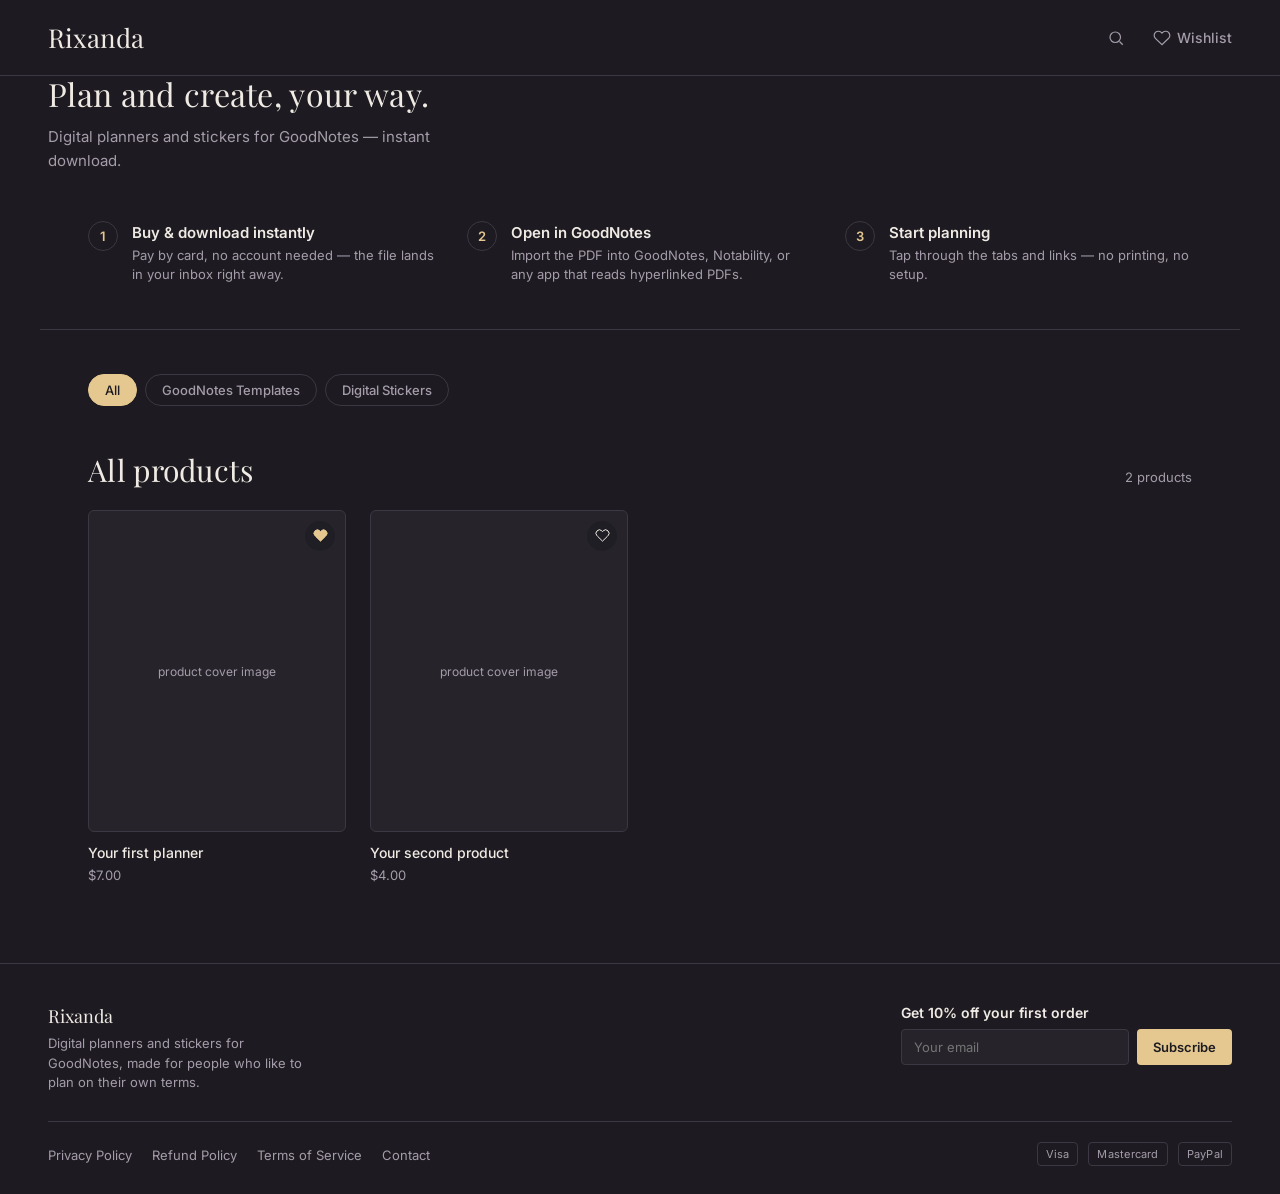
==== index.html @ 5ed27cd1 "Add files via upload" ====
<!DOCTYPE html>
<html lang="en">
<head>
<meta charset="UTF-8">
<meta name="viewport" content="width=device-width, initial-scale=1.0">
<title>Rixanda — Digital planners & stickers</title>
<link rel="preconnect" href="https://fonts.googleapis.com">
<link href="https://fonts.googleapis.com/css2?family=Playfair+Display:ital,wght@0,500;0,700;1,500;1,600&family=Inter:wght@400;500;600;700&display=swap" rel="stylesheet">
<link rel="stylesheet" href="style.css">
</head>
<body>


<nav>
  <a href="index.html" style="text-decoration:none;"><div class="logo">Rixanda</div></a>
  <div class="nav-right">
    <button class="icon-link">
      <svg viewBox="0 0 24 24"><circle cx="11" cy="11" r="7"/><path d="m21 21-4.3-4.3"/></svg>
    </button>
    <a class="icon-link text-hide-mobile" href="wishlist.html">
      <svg viewBox="0 0 24 24"><path d="M20.8 4.6a5.5 5.5 0 0 0-7.8 0L12 5.6l-1-1a5.5 5.5 0 0 0-7.8 7.8l1 1L12 21l7.8-7.6 1-1a5.5 5.5 0 0 0 0-7.8z"/></svg>
      <span>Wishlist</span>
    </a>
    <button class="hamburger" onclick="document.getElementById('mmenu').classList.toggle('open')">
      <svg viewBox="0 0 24 24"><path d="M4 7h16M4 12h16M4 17h16"/></svg>
    </button>
  </div>
  <div class="mobile-menu" id="mmenu">
    <a href="#">All</a>
    <a href="#">Digital Planners</a>
    <a href="#">Digital Stickers</a>
    <a href="wishlist.html">Wishlist</a>
  </div>
</nav>

<section class="hero">
  <div class="hero-inner">
    <h1 class="display">Plan and create, your way.</h1>
    <p>Digital planners and stickers for GoodNotes — instant download.</p>
  </div>
</section>

<div class="how">
  <div class="how-step">
    <div class="how-num">1</div>
    <div>
      <h4>Buy & download instantly</h4>
      <p>Pay by card, no account needed — the file lands in your inbox right away.</p>
    </div>
  </div>
  <div class="how-step">
    <div class="how-num">2</div>
    <div>
      <h4>Open in GoodNotes</h4>
      <p>Import the PDF into GoodNotes, Notability, or any app that reads hyperlinked PDFs.</p>
    </div>
  </div>
  <div class="how-step">
    <div class="how-num">3</div>
    <div>
      <h4>Start planning</h4>
      <p>Tap through the tabs and links — no printing, no setup.</p>
    </div>
  </div>
</div>

<div class="cat-bar cat-bar-inline">
  <a class="cat-pill active" href="index.html">All</a>
  <a class="cat-pill" href="#">GoodNotes Templates</a>
  <a class="cat-pill" href="#">Digital Stickers</a>
</div>

<div class="section-heading">
  <h2 class="display">All products</h2>
  <span>2 products</span>
</div>

<div class="grid">
  <a class="product" href="#">
    <div class="product-thumb">
      <div class="thumb-fill">product cover image</div>
      <button class="wish-btn saved">
        <svg viewBox="0 0 24 24"><path d="M20.8 4.6a5.5 5.5 0 0 0-7.8 0L12 5.6l-1-1a5.5 5.5 0 0 0-7.8 7.8l1 1L12 21l7.8-7.6 1-1a5.5 5.5 0 0 0 0-7.8z"/></svg>
      </button>
    </div>
    <p class="product-name">Your first planner</p>
    <p class="product-price">$7.00</p>
  </a>
  <a class="product" href="#">
    <div class="product-thumb">
      <div class="thumb-fill">product cover image</div>
      <button class="wish-btn">
        <svg viewBox="0 0 24 24"><path d="M20.8 4.6a5.5 5.5 0 0 0-7.8 0L12 5.6l-1-1a5.5 5.5 0 0 0-7.8 7.8l1 1L12 21l7.8-7.6 1-1a5.5 5.5 0 0 0 0-7.8z"/></svg>
      </button>
    </div>
    <p class="product-name">Your second product</p>
    <p class="product-price">$4.00</p>
  </a>
</div>

<footer>
  <div class="footer-top">
    <div class="footer-brand">
      <div class="logo" style="font-size:18px;">Rixanda</div>
      <p>Digital planners and stickers for GoodNotes, made for people who like to plan on their own terms.</p>
    </div>
    <div class="newsletter">
      <h4>Get 10% off your first order</h4>
      <form onsubmit="return false;">
        <input type="email" placeholder="Your email">
        <button type="submit">Subscribe</button>
      </form>
    </div>
  </div>
  <div class="footer-bottom">
    <ul class="footer-links">
      <li><a href="legal.html">Privacy Policy</a></li>
      <li><a href="legal.html">Refund Policy</a></li>
      <li><a href="legal.html">Terms of Service</a></li>
      <li><a href="contact.html">Contact</a></li>
    </ul>
    <div class="payment-icons">
      <span class="pay-chip">Visa</span>
      <span class="pay-chip">Mastercard</span>
      <span class="pay-chip">PayPal</span>
    </div>
  </div>
</footer>


</body>
</html>
---- style.css ----
:root {
    --bg: #1d1b21;
    --panel: #26232b;
    --panel-2: #302c36;
    --border: #3c3742;
    --text: #efeae3;
    --text-soft: #a49caa;
    --accent: #cda86a;
    --accent-soft: #e4c88f;
  }
  * { box-sizing: border-box; }
  body {
    margin: 0;
    background: var(--bg);
    color: var(--text);
    font-family: 'Inter', sans-serif;
  }
  h1, h2, h3, .display {
    font-family: 'Playfair Display', serif;
    font-weight: 400;
    letter-spacing: 0.01em;
    -webkit-font-smoothing: antialiased;
    -moz-osx-font-smoothing: grayscale;
    text-rendering: optimizeLegibility;
  }

  /* ---- NAV ---- */
  nav {
    display: flex;
    align-items: center;
    justify-content: space-between;
    padding: 20px 48px;
    border-bottom: 1px solid var(--border);
    position: relative;
  }
  .logo { font-family: 'Playfair Display', serif; font-weight: 400; font-size: 26px; color: var(--text); -webkit-font-smoothing: antialiased; -moz-osx-font-smoothing: grayscale; }
  .nav-right { display: flex; align-items: center; gap: 22px; }
  .icon-link {
    display: flex; align-items: center; gap: 6px;
    color: var(--text-soft); text-decoration: none;
    font-size: 14px; font-weight: 500;
    background: none; border: none; cursor: pointer; font-family: inherit;
  }
  .icon-link svg { width: 18px; height: 18px; stroke: var(--text-soft); fill: none; stroke-width: 1.6; }
  .icon-link:hover, .icon-link:hover svg { color: var(--text); stroke: var(--text); }
  .hamburger { display: none; }

  /* ---- CATEGORY BAR ---- */
  .cat-bar {
    display: flex; gap: 8px; padding: 18px 48px; flex-wrap: wrap;
    border-bottom: 1px solid var(--border);
  }
  .cat-bar-inline {
    max-width: 1200px; margin: 0 auto; padding: 44px 48px 0; border-bottom: none;
  }
  .cat-pill {
    padding: 7px 16px; border-radius: 20px; font-size: 13px; font-weight: 500;
    text-decoration: none; color: var(--text-soft); border: 1px solid var(--border); background: transparent;
  }
  .cat-pill.active { color: var(--bg); background: var(--accent-soft); border-color: var(--accent-soft); }
  .cat-pill.add { color: var(--text-soft); border-style: dashed; }

  /* ---- HERO ---- */
    .hero-inner { padding: 0 48px; max-width: 480px; }
  .hero-inner .display { font-size: 32px; line-height: 1.15; margin: 0 0 12px; color: var(--text); }
  .hero-inner p { color: var(--text-soft); font-size: 15px; line-height: 1.6; margin: 0; }

  /* ---- HOW IT WORKS ---- */
  .how {
    max-width: 1200px; margin: 0 auto;
    padding: 48px 48px 12px;
    display: grid;
    grid-template-columns: repeat(3, 1fr);
    gap: 32px;
    border-bottom: 1px solid var(--border);
    padding-bottom: 44px;
  }
  .how-step { display: flex; gap: 14px; }
  .how-num {
    flex-shrink: 0;
    width: 30px; height: 30px; border-radius: 50%;
    border: 1px solid var(--border);
    display: flex; align-items: center; justify-content: center;
    font-size: 13px; color: var(--accent-soft); font-weight: 600;
  }
  .how-step h4 { margin: 2px 0 4px; font-size: 15px; font-weight: 600; font-family: 'Inter', sans-serif; letter-spacing: 0; }
  .how-step p { margin: 0; font-size: 13px; color: var(--text-soft); line-height: 1.5; }

  /* ---- PRODUCT GRID ---- */
  .section-heading {
    padding: 44px 48px 20px; display: flex; align-items: baseline; justify-content: space-between;
    max-width: 1200px; margin: 0 auto;
  }
  .section-heading .display { font-size: 30px; margin: 0; }
  .section-heading span { font-size: 13px; color: var(--text-soft); }
  .grid {
    max-width: 1200px; margin: 0 auto; padding: 0 48px 80px;
    display: grid; grid-template-columns: repeat(4, 1fr); gap: 24px;
  }
  .product { text-decoration: none; color: inherit; display: block; }
  .product-thumb {
    position: relative; aspect-ratio: 4/5; border-radius: 6px; margin-bottom: 12px;
    background: var(--panel); border: 1px solid var(--border); overflow: hidden;
  }
  .thumb-fill {
    position: absolute; inset: 0; display: flex; align-items: center; justify-content: center;
    color: var(--text-soft); font-size: 12px; text-align: center; padding: 12px;
  }
  .wish-btn {
    position: absolute; top: 10px; right: 10px; width: 30px; height: 30px; border-radius: 50%;
    background: rgba(29,27,33,0.55); border: none; display: flex; align-items: center; justify-content: center; cursor: pointer;
  }
  .wish-btn svg { width: 15px; height: 15px; stroke: var(--text); fill: none; stroke-width: 1.6; }
  .wish-btn.saved svg { fill: var(--accent-soft); stroke: var(--accent-soft); }
  .product-name { font-size: 14px; font-weight: 500; margin: 0 0 4px; line-height: 1.35; }
  .product-price { font-size: 13px; color: var(--text-soft); margin: 0; }
  .add-tile {
    aspect-ratio: 4/5; border-radius: 6px; border: 1px dashed var(--border);
    display: flex; flex-direction: column; align-items: center; justify-content: center;
    color: var(--text-soft); font-size: 13px; gap: 8px;
  }
  .add-tile svg { width: 22px; height: 22px; stroke: var(--text-soft); fill: none; stroke-width: 1.4; }

  /* ---- FOOTER ---- */
  footer { border-top: 1px solid var(--border); padding: 40px 48px 28px; }
  .footer-top {
    display: flex; justify-content: space-between; align-items: flex-start;
    flex-wrap: wrap; gap: 28px; padding-bottom: 28px; border-bottom: 1px solid var(--border); margin-bottom: 20px;
  }
  .footer-brand p { color: var(--text-soft); font-size: 13px; margin: 6px 0 0; max-width: 260px; line-height: 1.5; }
  .newsletter { min-width: 260px; }
  .newsletter h4 { margin: 0 0 8px; font-size: 14px; font-weight: 600; }
  .newsletter form { display: flex; gap: 8px; }
  .newsletter input {
    flex: 1; background: var(--panel); border: 1px solid var(--border); border-radius: 4px;
    padding: 9px 12px; color: var(--text); font-size: 13px; font-family: inherit;
  }
  .newsletter button {
    background: var(--accent-soft); color: var(--bg); border: none; border-radius: 4px;
    padding: 9px 16px; font-size: 13px; font-weight: 600; cursor: pointer; font-family: inherit;
  }
  .footer-bottom {
    display: flex; justify-content: space-between; align-items: center; flex-wrap: wrap; gap: 16px;
  }
  .footer-links { display: flex; gap: 20px; list-style: none; padding: 0; margin: 0; }
  .footer-links a { color: var(--text-soft); text-decoration: none; font-size: 13px; }
  .payment-icons { display: flex; gap: 10px; align-items: center; }
  .pay-chip {
    font-size: 11px; color: var(--text-soft); border: 1px solid var(--border);
    border-radius: 4px; padding: 4px 8px; letter-spacing: 0.02em;
  }

  /* ---- MOBILE MENU ---- */
  .mobile-menu {
    display: none;
    position: absolute; top: 100%; left: 0; right: 0;
    background: var(--panel); border-bottom: 1px solid var(--border);
    padding: 10px 20px 16px; flex-direction: column; gap: 4px; z-index: 20;
  }
  .mobile-menu a {
    color: var(--text); text-decoration: none; font-size: 15px; padding: 10px 4px;
    border-bottom: 1px solid var(--border);
  }
  .mobile-menu.open { display: flex; }

  @media (max-width: 900px) {
    .nav-right .icon-link.text-hide-mobile span { display: none; }
    nav { padding: 16px 20px; }
    .hamburger {
      display: flex; align-items: center; justify-content: center;
      width: 32px; height: 32px; background: none; border: none; cursor: pointer;
    }
    .hamburger svg { width: 22px; height: 22px; stroke: var(--text); fill: none; stroke-width: 1.8; }
    .cat-bar { padding: 14px 20px; }
    .hero-inner { padding: 0 20px; max-width: 100%; }
      .hero {
    position: relative; min-height: 280px;
    background-image:
      linear-gradient(90deg, rgba(29,27,33,0.94) 0%, rgba(29,27,33,0.6) 55%, rgba(29,27,33,0.2) 100%),
      url('assets/hero.jpg');
    background-size: cover; background-position: center 40%;
    display: flex; align-items: center;
  }

/* ---- product page specific ---- */

  :root {
    --bg: #1d1b21;
    --panel: #26232b;
    --panel-2: #302c36;
    --border: #3c3742;
    --text: #efeae3;
    --text-soft: #a49caa;
    --accent: #cda86a;
    --accent-soft: #e4c88f;
  }
  * { box-sizing: border-box; }
  body {
    margin: 0;
    background: var(--bg);
    color: var(--text);
    font-family: 'Inter', sans-serif;
  }
  h1, h2, h3, .display {
    font-family: 'Playfair Display', serif;
    font-weight: 400;
    letter-spacing: 0.01em;
    -webkit-font-smoothing: antialiased;
    -moz-osx-font-smoothing: grayscale;
    text-rendering: optimizeLegibility;
  }

  /* ---- NAV ---- */
  nav {
    display: flex;
    align-items: center;
    justify-content: space-between;
    padding: 20px 48px;
    border-bottom: 1px solid var(--border);
    position: relative;
  }
  .logo { font-family: 'Playfair Display', serif; font-weight: 400; font-size: 26px; color: var(--text); -webkit-font-smoothing: antialiased; -moz-osx-font-smoothing: grayscale; }
  .nav-right { display: flex; align-items: center; gap: 22px; }
  .icon-link {
    display: flex; align-items: center; gap: 6px;
    color: var(--text-soft); text-decoration: none;
    font-size: 14px; font-weight: 500;
    background: none; border: none; cursor: pointer; font-family: inherit;
  }
  .icon-link svg { width: 18px; height: 18px; stroke: var(--text-soft); fill: none; stroke-width: 1.6; }
  .icon-link:hover, .icon-link:hover svg { color: var(--text); stroke: var(--text); }
  .hamburger { display: none; }

  /* ---- CATEGORY BAR ---- */
  .cat-bar {
    display: flex; gap: 8px; padding: 18px 48px; flex-wrap: wrap;
    border-bottom: 1px solid var(--border);
  }
  .cat-bar-inline {
    max-width: 1200px; margin: 0 auto; padding: 44px 48px 0; border-bottom: none;
  }
  .cat-pill {
    padding: 7px 16px; border-radius: 20px; font-size: 13px; font-weight: 500;
    text-decoration: none; color: var(--text-soft); border: 1px solid var(--border); background: transparent;
  }
  .cat-pill.active { color: var(--bg); background: var(--accent-soft); border-color: var(--accent-soft); }
  .cat-pill.add { color: var(--text-soft); border-style: dashed; }

  /* ---- HERO ---- */
    .hero-inner { padding: 0 48px; max-width: 480px; }
  .hero-inner .display { font-size: 32px; line-height: 1.15; margin: 0 0 12px; color: var(--text); }
  .hero-inner p { color: var(--text-soft); font-size: 15px; line-height: 1.6; margin: 0; }

  /* ---- HOW IT WORKS ---- */
  .how {
    max-width: 1200px; margin: 0 auto;
    padding: 48px 48px 12px;
    display: grid;
    grid-template-columns: repeat(3, 1fr);
    gap: 32px;
    border-bottom: 1px solid var(--border);
    padding-bottom: 44px;
  }
  .how-step { display: flex; gap: 14px; }
  .how-num {
    flex-shrink: 0;
    width: 30px; height: 30px; border-radius: 50%;
    border: 1px solid var(--border);
    display: flex; align-items: center; justify-content: center;
    font-size: 13px; color: var(--accent-soft); font-weight: 600;
  }
  .how-step h4 { margin: 2px 0 4px; font-size: 15px; font-weight: 600; font-family: 'Inter', sans-serif; letter-spacing: 0; }
  .how-step p { margin: 0; font-size: 13px; color: var(--text-soft); line-height: 1.5; }

  /* ---- PRODUCT GRID ---- */
  .section-heading {
    padding: 44px 48px 20px; display: flex; align-items: baseline; justify-content: space-between;
    max-width: 1200px; margin: 0 auto;
  }
  .section-heading .display { font-size: 30px; margin: 0; }
  .section-heading span { font-size: 13px; color: var(--text-soft); }
  .grid {
    max-width: 1200px; margin: 0 auto; padding: 0 48px 80px;
    display: grid; grid-template-columns: repeat(4, 1fr); gap: 24px;
  }
  .product { text-decoration: none; color: inherit; display: block; }
  .product-thumb {
    position: relative; aspect-ratio: 4/5; border-radius: 6px; margin-bottom: 12px;
    background: var(--panel); border: 1px solid var(--border); overflow: hidden;
  }
  .thumb-fill {
    position: absolute; inset: 0; display: flex; align-items: center; justify-content: center;
    color: var(--text-soft); font-size: 12px; text-align: center; padding: 12px;
  }
  .wish-btn {
    position: absolute; top: 10px; right: 10px; width: 30px; height: 30px; border-radius: 50%;
    background: rgba(29,27,33,0.55); border: none; display: flex; align-items: center; justify-content: center; cursor: pointer;
  }
  .wish-btn svg { width: 15px; height: 15px; stroke: var(--text); fill: none; stroke-width: 1.6; }
  .wish-btn.saved svg { fill: var(--accent-soft); stroke: var(--accent-soft); }
  .product-name { font-size: 14px; font-weight: 500; margin: 0 0 4px; line-height: 1.35; }
  .product-price { font-size: 13px; color: var(--text-soft); margin: 0; }
  .add-tile {
    aspect-ratio: 4/5; border-radius: 6px; border: 1px dashed var(--border);
    display: flex; flex-direction: column; align-items: center; justify-content: center;
    color: var(--text-soft); font-size: 13px; gap: 8px;
  }
  .add-tile svg { width: 22px; height: 22px; stroke: var(--text-soft); fill: none; stroke-width: 1.4; }

  /* ---- FOOTER ---- */
  footer { border-top: 1px solid var(--border); padding: 40px 48px 28px; }
  .footer-top {
    display: flex; justify-content: space-between; align-items: flex-start;
    flex-wrap: wrap; gap: 28px; padding-bottom: 28px; border-bottom: 1px solid var(--border); margin-bottom: 20px;
  }
  .footer-brand p { color: var(--text-soft); font-size: 13px; margin: 6px 0 0; max-width: 260px; line-height: 1.5; }
  .newsletter { min-width: 260px; }
  .newsletter h4 { margin: 0 0 8px; font-size: 14px; font-weight: 600; }
  .newsletter form { display: flex; gap: 8px; }
  .newsletter input {
    flex: 1; background: var(--panel); border: 1px solid var(--border); border-radius: 4px;
    padding: 9px 12px; color: var(--text); font-size: 13px; font-family: inherit;
  }
  .newsletter button {
    background: var(--accent-soft); color: var(--bg); border: none; border-radius: 4px;
    padding: 9px 16px; font-size: 13px; font-weight: 600; cursor: pointer; font-family: inherit;
  }
  .footer-bottom {
    display: flex; justify-content: space-between; align-items: center; flex-wrap: wrap; gap: 16px;
  }
  .footer-links { display: flex; gap: 20px; list-style: none; padding: 0; margin: 0; }
  .footer-links a { color: var(--text-soft); text-decoration: none; font-size: 13px; }
  .payment-icons { display: flex; gap: 10px; align-items: center; }
  .pay-chip {
    font-size: 11px; color: var(--text-soft); border: 1px solid var(--border);
    border-radius: 4px; padding: 4px 8px; letter-spacing: 0.02em;
  }

  /* ---- MOBILE MENU ---- */
  .mobile-menu {
    display: none;
    position: absolute; top: 100%; left: 0; right: 0;
    background: var(--panel); border-bottom: 1px solid var(--border);
    padding: 10px 20px 16px; flex-direction: column; gap: 4px; z-index: 20;
  }
  .mobile-menu a {
    color: var(--text); text-decoration: none; font-size: 15px; padding: 10px 4px;
    border-bottom: 1px solid var(--border);
  }
  .mobile-menu.open { display: flex; }

  @media (max-width: 900px) {
    .nav-right .icon-link.text-hide-mobile span { display: none; }
    nav { padding: 16px 20px; }
    .hamburger {
      display: flex; align-items: center; justify-content: center;
      width: 32px; height: 32px; background: none; border: none; cursor: pointer;
    }
    .hamburger svg { width: 22px; height: 22px; stroke: var(--text); fill: none; stroke-width: 1.8; }
    .cat-bar { padding: 14px 20px; }
    .hero-inner { padding: 0 20px; max-width: 100%; }
    
  .breadcrumb {
    max-width: 1200px; margin: 0 auto; padding: 20px 48px 0;
    font-size: 13px; color: var(--text-soft);
  }
  .breadcrumb a { color: var(--text-soft); text-decoration: none; }
  .breadcrumb a:hover { color: var(--text); }
  .product-page {
    max-width: 1200px; margin: 0 auto; padding: 28px 48px 60px;
    display: grid; grid-template-columns: 1.1fr 1fr; gap: 56px;
  }
  .pp-gallery-main {
    position: relative; aspect-ratio: 4/5; border-radius: 8px;
    background: var(--panel); border: 1px solid var(--border);
    display: flex; align-items: center; justify-content: center;
    color: var(--text-soft); font-size: 13px; overflow: hidden;
  }
  .pp-wish-btn {
    position: absolute; top: 14px; right: 14px; width: 36px; height: 36px; border-radius: 50%;
    background: rgba(29,27,33,0.6); border: none; display: flex; align-items: center; justify-content: center; cursor: pointer;
  }
  .pp-wish-btn svg { width: 17px; height: 17px; stroke: var(--text); fill: none; stroke-width: 1.6; }
  .pp-thumbs { display: flex; gap: 10px; margin-top: 12px; }
  .pp-thumb {
    width: 64px; height: 80px; border-radius: 5px; background: var(--panel);
    border: 1px solid var(--border); flex-shrink: 0;
  }
  .pp-thumb.active { border-color: var(--accent-soft); }

  .pp-category { font-size: 12px; color: var(--accent-soft); font-weight: 600; letter-spacing: 0.03em; text-transform: uppercase; margin: 0 0 10px; }
  .pp-title { font-size: 32px; margin: 0 0 12px; }
  .pp-price { font-size: 20px; color: var(--text); margin: 0 0 22px; font-weight: 600; font-family: 'Inter', sans-serif; }
  .pp-desc { font-size: 14px; line-height: 1.7; color: var(--text-soft); margin: 0 0 26px; }
  .pp-actions { display: flex; gap: 12px; margin-bottom: 30px; }
  .btn-buy {
    flex: 1; background: var(--accent-soft); color: var(--bg); border: none; border-radius: 5px;
    padding: 15px 20px; font-size: 15px; font-weight: 700; cursor: pointer; font-family: 'Inter', sans-serif;
  }
  .btn-wish-outline {
    width: 52px; border-radius: 5px; border: 1px solid var(--border); background: transparent;
    display: flex; align-items: center; justify-content: center; cursor: pointer;
  }
  .btn-wish-outline svg { width: 19px; height: 19px; stroke: var(--text); fill: none; stroke-width: 1.6; }

  .pp-meta {
    border-top: 1px solid var(--border); padding-top: 22px;
    display: flex; flex-direction: column; gap: 10px;
  }
  .pp-meta-row { display: flex; justify-content: space-between; font-size: 13px; }
  .pp-meta-row span:first-child { color: var(--text-soft); }

  .related-heading { max-width: 1200px; margin: 0 auto; padding: 0 48px 20px; border-top: 1px solid var(--border); padding-top: 44px; }
  .related-heading .display { font-size: 24px; margin: 0; }

  @media (max-width: 900px) {
    .product-page { grid-template-columns: 1fr; padding: 20px 20px 40px; gap: 24px; }
    .breadcrumb { padding: 16px 20px 0; }
    .pp-title { font-size: 26px; }
    .related-heading { padding: 32px 20px 16px; }
  }


/* ---- wishlist page specific ---- */

  :root {
    --bg: #1d1b21;
    --panel: #26232b;
    --panel-2: #302c36;
    --border: #3c3742;
    --text: #efeae3;
    --text-soft: #a49caa;
    --accent: #cda86a;
    --accent-soft: #e4c88f;
  }
  * { box-sizing: border-box; }
  body {
    margin: 0;
    background: var(--bg);
    color: var(--text);
    font-family: 'Inter', sans-serif;
  }
  h1, h2, h3, .display {
    font-family: 'Playfair Display', serif;
    font-weight: 400;
    letter-spacing: 0.01em;
    -webkit-font-smoothing: antialiased;
    -moz-osx-font-smoothing: grayscale;
    text-rendering: optimizeLegibility;
  }

  /* ---- NAV ---- */
  nav {
    display: flex;
    align-items: center;
    justify-content: space-between;
    padding: 20px 48px;
    border-bottom: 1px solid var(--border);
    position: relative;
  }
  .logo { font-family: 'Playfair Display', serif; font-weight: 400; font-size: 26px; color: var(--text); -webkit-font-smoothing: antialiased; -moz-osx-font-smoothing: grayscale; }
  .nav-right { display: flex; align-items: center; gap: 22px; }
  .icon-link {
    display: flex; align-items: center; gap: 6px;
    color: var(--text-soft); text-decoration: none;
    font-size: 14px; font-weight: 500;
    background: none; border: none; cursor: pointer; font-family: inherit;
  }
  .icon-link svg { width: 18px; height: 18px; stroke: var(--text-soft); fill: none; stroke-width: 1.6; }
  .icon-link:hover, .icon-link:hover svg { color: var(--text); stroke: var(--text); }
  .hamburger { display: none; }

  /* ---- CATEGORY BAR ---- */
  .cat-bar {
    display: flex; gap: 8px; padding: 18px 48px; flex-wrap: wrap;
    border-bottom: 1px solid var(--border);
  }
  .cat-bar-inline {
    max-width: 1200px; margin: 0 auto; padding: 44px 48px 0; border-bottom: none;
  }
  .cat-pill {
    padding: 7px 16px; border-radius: 20px; font-size: 13px; font-weight: 500;
    text-decoration: none; color: var(--text-soft); border: 1px solid var(--border); background: transparent;
  }
  .cat-pill.active { color: var(--bg); background: var(--accent-soft); border-color: var(--accent-soft); }
  .cat-pill.add { color: var(--text-soft); border-style: dashed; }

  /* ---- HERO ---- */
    .hero-inner { padding: 0 48px; max-width: 480px; }
  .hero-inner .display { font-size: 32px; line-height: 1.15; margin: 0 0 12px; color: var(--text); }
  .hero-inner p { color: var(--text-soft); font-size: 15px; line-height: 1.6; margin: 0; }

  /* ---- HOW IT WORKS ---- */
  .how {
    max-width: 1200px; margin: 0 auto;
    padding: 48px 48px 12px;
    display: grid;
    grid-template-columns: repeat(3, 1fr);
    gap: 32px;
    border-bottom: 1px solid var(--border);
    padding-bottom: 44px;
  }
  .how-step { display: flex; gap: 14px; }
  .how-num {
    flex-shrink: 0;
    width: 30px; height: 30px; border-radius: 50%;
    border: 1px solid var(--border);
    display: flex; align-items: center; justify-content: center;
    font-size: 13px; color: var(--accent-soft); font-weight: 600;
  }
  .how-step h4 { margin: 2px 0 4px; font-size: 15px; font-weight: 600; font-family: 'Inter', sans-serif; letter-spacing: 0; }
  .how-step p { margin: 0; font-size: 13px; color: var(--text-soft); line-height: 1.5; }

  /* ---- PRODUCT GRID ---- */
  .section-heading {
    padding: 44px 48px 20px; display: flex; align-items: baseline; justify-content: space-between;
    max-width: 1200px; margin: 0 auto;
  }
  .section-heading .display { font-size: 30px; margin: 0; }
  .section-heading span { font-size: 13px; color: var(--text-soft); }
  .grid {
    max-width: 1200px; margin: 0 auto; padding: 0 48px 80px;
    display: grid; grid-template-columns: repeat(4, 1fr); gap: 24px;
  }
  .product { text-decoration: none; color: inherit; display: block; }
  .product-thumb {
    position: relative; aspect-ratio: 4/5; border-radius: 6px; margin-bottom: 12px;
    background: var(--panel); border: 1px solid var(--border); overflow: hidden;
  }
  .thumb-fill {
    position: absolute; inset: 0; display: flex; align-items: center; justify-content: center;
    color: var(--text-soft); font-size: 12px; text-align: center; padding: 12px;
  }
  .wish-btn {
    position: absolute; top: 10px; right: 10px; width: 30px; height: 30px; border-radius: 50%;
    background: rgba(29,27,33,0.55); border: none; display: flex; align-items: center; justify-content: center; cursor: pointer;
  }
  .wish-btn svg { width: 15px; height: 15px; stroke: var(--text); fill: none; stroke-width: 1.6; }
  .wish-btn.saved svg { fill: var(--accent-soft); stroke: var(--accent-soft); }
  .product-name { font-size: 14px; font-weight: 500; margin: 0 0 4px; line-height: 1.35; }
  .product-price { font-size: 13px; color: var(--text-soft); margin: 0; }
  .add-tile {
    aspect-ratio: 4/5; border-radius: 6px; border: 1px dashed var(--border);
    display: flex; flex-direction: column; align-items: center; justify-content: center;
    color: var(--text-soft); font-size: 13px; gap: 8px;
  }
  .add-tile svg { width: 22px; height: 22px; stroke: var(--text-soft); fill: none; stroke-width: 1.4; }

  /* ---- FOOTER ---- */
  footer { border-top: 1px solid var(--border); padding: 40px 48px 28px; }
  .footer-top {
    display: flex; justify-content: space-between; align-items: flex-start;
    flex-wrap: wrap; gap: 28px; padding-bottom: 28px; border-bottom: 1px solid var(--border); margin-bottom: 20px;
  }
  .footer-brand p { color: var(--text-soft); font-size: 13px; margin: 6px 0 0; max-width: 260px; line-height: 1.5; }
  .newsletter { min-width: 260px; }
  .newsletter h4 { margin: 0 0 8px; font-size: 14px; font-weight: 600; }
  .newsletter form { display: flex; gap: 8px; }
  .newsletter input {
    flex: 1; background: var(--panel); border: 1px solid var(--border); border-radius: 4px;
    padding: 9px 12px; color: var(--text); font-size: 13px; font-family: inherit;
  }
  .newsletter button {
    background: var(--accent-soft); color: var(--bg); border: none; border-radius: 4px;
    padding: 9px 16px; font-size: 13px; font-weight: 600; cursor: pointer; font-family: inherit;
  }
  .footer-bottom {
    display: flex; justify-content: space-between; align-items: center; flex-wrap: wrap; gap: 16px;
  }
  .footer-links { display: flex; gap: 20px; list-style: none; padding: 0; margin: 0; }
  .footer-links a { color: var(--text-soft); text-decoration: none; font-size: 13px; }
  .payment-icons { display: flex; gap: 10px; align-items: center; }
  .pay-chip {
    font-size: 11px; color: var(--text-soft); border: 1px solid var(--border);
    border-radius: 4px; padding: 4px 8px; letter-spacing: 0.02em;
  }

  /* ---- MOBILE MENU ---- */
  .mobile-menu {
    display: none;
    position: absolute; top: 100%; left: 0; right: 0;
    background: var(--panel); border-bottom: 1px solid var(--border);
    padding: 10px 20px 16px; flex-direction: column; gap: 4px; z-index: 20;
  }
  .mobile-menu a {
    color: var(--text); text-decoration: none; font-size: 15px; padding: 10px 4px;
    border-bottom: 1px solid var(--border);
  }
  .mobile-menu.open { display: flex; }

  @media (max-width: 900px) {
    .nav-right .icon-link.text-hide-mobile span { display: none; }
    nav { padding: 16px 20px; }
    .hamburger {
      display: flex; align-items: center; justify-content: center;
      width: 32px; height: 32px; background: none; border: none; cursor: pointer;
    }
    .hamburger svg { width: 22px; height: 22px; stroke: var(--text); fill: none; stroke-width: 1.8; }
    .cat-bar { padding: 14px 20px; }
    .hero-inner { padding: 0 20px; max-width: 100%; }
    
  .breadcrumb {
    max-width: 1200px; margin: 0 auto; padding: 20px 48px 0;
    font-size: 13px; color: var(--text-soft);
  }
  .breadcrumb a { color: var(--text-soft); text-decoration: none; }
  .breadcrumb a:hover { color: var(--text); }
  .product-page {
    max-width: 1200px; margin: 0 auto; padding: 28px 48px 60px;
    display: grid; grid-template-columns: 1.1fr 1fr; gap: 56px;
  }
  .pp-gallery-main {
    position: relative; aspect-ratio: 4/5; border-radius: 8px;
    background: var(--panel); border: 1px solid var(--border);
    display: flex; align-items: center; justify-content: center;
    color: var(--text-soft); font-size: 13px; overflow: hidden;
  }
  .pp-wish-btn {
    position: absolute; top: 14px; right: 14px; width: 36px; height: 36px; border-radius: 50%;
    background: rgba(29,27,33,0.6); border: none; display: flex; align-items: center; justify-content: center; cursor: pointer;
  }
  .pp-wish-btn svg { width: 17px; height: 17px; stroke: var(--text); fill: none; stroke-width: 1.6; }
  .pp-thumbs { display: flex; gap: 10px; margin-top: 12px; }
  .pp-thumb {
    width: 64px; height: 80px; border-radius: 5px; background: var(--panel);
    border: 1px solid var(--border); flex-shrink: 0;
  }
  .pp-thumb.active { border-color: var(--accent-soft); }

  .pp-category { font-size: 12px; color: var(--accent-soft); font-weight: 600; letter-spacing: 0.03em; text-transform: uppercase; margin: 0 0 10px; }
  .pp-title { font-size: 32px; margin: 0 0 12px; }
  .pp-price { font-size: 20px; color: var(--text); margin: 0 0 22px; font-weight: 600; font-family: 'Inter', sans-serif; }
  .pp-desc { font-size: 14px; line-height: 1.7; color: var(--text-soft); margin: 0 0 26px; }
  .pp-actions { display: flex; gap: 12px; margin-bottom: 30px; }
  .btn-buy {
    flex: 1; background: var(--accent-soft); color: var(--bg); border: none; border-radius: 5px;
    padding: 15px 20px; font-size: 15px; font-weight: 700; cursor: pointer; font-family: 'Inter', sans-serif;
  }
  .btn-wish-outline {
    width: 52px; border-radius: 5px; border: 1px solid var(--border); background: transparent;
    display: flex; align-items: center; justify-content: center; cursor: pointer;
  }
  .btn-wish-outline svg { width: 19px; height: 19px; stroke: var(--text); fill: none; stroke-width: 1.6; }

  .pp-meta {
    border-top: 1px solid var(--border); padding-top: 22px;
    display: flex; flex-direction: column; gap: 10px;
  }
  .pp-meta-row { display: flex; justify-content: space-between; font-size: 13px; }
  .pp-meta-row span:first-child { color: var(--text-soft); }

  .related-heading { max-width: 1200px; margin: 0 auto; padding: 0 48px 20px; border-top: 1px solid var(--border); padding-top: 44px; }
  .related-heading .display { font-size: 24px; margin: 0; }

  @media (max-width: 900px) {
    .product-page { grid-template-columns: 1fr; padding: 20px 20px 40px; gap: 24px; }
    .breadcrumb { padding: 16px 20px 0; }
    .pp-title { font-size: 26px; }
    .related-heading { padding: 32px 20px 16px; }
  }

  .legal-wrap { max-width: 760px; margin: 0 auto; padding: 40px 48px 80px; }
  .legal-tabs { display: flex; gap: 8px; margin-bottom: 32px; flex-wrap: wrap; }
  .legal-tab {
    padding: 8px 16px; border-radius: 20px; font-size: 13px; font-weight: 500;
    border: 1px solid var(--border); background: transparent; color: var(--text-soft);
    cursor: pointer; font-family: 'Inter', sans-serif;
  }
  .legal-tab.active { background: var(--accent-soft); color: var(--bg); border-color: var(--accent-soft); }
  .legal-title { font-size: 28px; margin: 0 0 6px; }
  .legal-updated { font-size: 12px; color: var(--text-soft); margin: 0 0 30px; }
  .legal-body h3 { font-size: 15px; font-family: 'Inter', sans-serif; font-weight: 600; margin: 26px 0 8px; }
  .legal-body p, .legal-body li { font-size: 14px; line-height: 1.75; color: var(--text-soft); }
  .legal-body ul { padding-left: 18px; margin: 8px 0; }
  .legal-page { display: none; }
  .legal-page.active { display: block; }

  @media (max-width: 900px) {
    .legal-wrap { padding: 28px 20px 60px; }
    .legal-title { font-size: 22px; }
  }

  .contact-wrap {
    max-width: 1000px; margin: 0 auto; padding: 48px 48px 80px;
    display: grid; grid-template-columns: 1fr 1.1fr; gap: 56px;
  }
  .contact-title { font-size: 30px; margin: 0 0 14px; }
  .contact-intro { font-size: 14px; line-height: 1.7; color: var(--text-soft); margin: 0 0 28px; max-width: 340px; }
  .contact-item { display: flex; gap: 12px; align-items: flex-start; margin-bottom: 20px; }
  .contact-item svg { width: 18px; height: 18px; stroke: var(--accent-soft); fill: none; stroke-width: 1.6; flex-shrink: 0; margin-top: 2px; }
  .contact-item h4 { margin: 0 0 3px; font-size: 14px; font-weight: 600; font-family: 'Inter', sans-serif; }
  .contact-item p { margin: 0; font-size: 13px; color: var(--text-soft); }
  .contact-item a { color: var(--text-soft); }

  .contact-form { display: flex; flex-direction: column; gap: 14px; }
  .contact-form label { font-size: 13px; font-weight: 500; color: var(--text-soft); }
  .contact-form input, .contact-form textarea {
    width: 100%; background: var(--panel); border: 1px solid var(--border); border-radius: 5px;
    padding: 11px 13px; color: var(--text); font-size: 14px; font-family: 'Inter', sans-serif;
    margin-top: 5px;
  }
  .contact-form textarea { resize: vertical; min-height: 110px; }
  .contact-form button {
    margin-top: 6px; background: var(--accent-soft); color: var(--bg); border: none; border-radius: 5px;
    padding: 13px 20px; font-size: 14px; font-weight: 700; cursor: pointer; font-family: 'Inter', sans-serif;
  }

  @media (max-width: 900px) {
    .contact-wrap { grid-template-columns: 1fr; padding: 28px 20px 60px; gap: 32px; }
    .contact-title { font-size: 24px; }
  }

  .wish-heading { max-width: 1200px; margin: 0 auto; padding: 44px 48px 6px; }
  .wish-heading .display { font-size: 28px; margin: 0 0 6px; }
  .wish-heading p { font-size: 13px; color: var(--text-soft); margin: 0; }
  .wish-empty {
    max-width: 1200px; margin: 0 auto; padding: 20px 48px 90px;
    color: var(--text-soft); font-size: 14px;
  }

  @media (max-width: 900px) {
    .wish-heading { padding: 32px 20px 4px; }
  }


/* ---- legal page specific ---- */

  :root {
    --bg: #1d1b21;
    --panel: #26232b;
    --panel-2: #302c36;
    --border: #3c3742;
    --text: #efeae3;
    --text-soft: #a49caa;
    --accent: #cda86a;
    --accent-soft: #e4c88f;
  }
  * { box-sizing: border-box; }
  body {
    margin: 0;
    background: var(--bg);
    color: var(--text);
    font-family: 'Inter', sans-serif;
  }
  h1, h2, h3, .display {
    font-family: 'Playfair Display', serif;
    font-weight: 400;
    letter-spacing: 0.01em;
    -webkit-font-smoothing: antialiased;
    -moz-osx-font-smoothing: grayscale;
    text-rendering: optimizeLegibility;
  }

  /* ---- NAV ---- */
  nav {
    display: flex;
    align-items: center;
    justify-content: space-between;
    padding: 20px 48px;
    border-bottom: 1px solid var(--border);
    position: relative;
  }
  .logo { font-family: 'Playfair Display', serif; font-weight: 400; font-size: 26px; color: var(--text); -webkit-font-smoothing: antialiased; -moz-osx-font-smoothing: grayscale; }
  .nav-right { display: flex; align-items: center; gap: 22px; }
  .icon-link {
    display: flex; align-items: center; gap: 6px;
    color: var(--text-soft); text-decoration: none;
    font-size: 14px; font-weight: 500;
    background: none; border: none; cursor: pointer; font-family: inherit;
  }
  .icon-link svg { width: 18px; height: 18px; stroke: var(--text-soft); fill: none; stroke-width: 1.6; }
  .icon-link:hover, .icon-link:hover svg { color: var(--text); stroke: var(--text); }
  .hamburger { display: none; }

  /* ---- CATEGORY BAR ---- */
  .cat-bar {
    display: flex; gap: 8px; padding: 18px 48px; flex-wrap: wrap;
    border-bottom: 1px solid var(--border);
  }
  .cat-bar-inline {
    max-width: 1200px; margin: 0 auto; padding: 44px 48px 0; border-bottom: none;
  }
  .cat-pill {
    padding: 7px 16px; border-radius: 20px; font-size: 13px; font-weight: 500;
    text-decoration: none; color: var(--text-soft); border: 1px solid var(--border); background: transparent;
  }
  .cat-pill.active { color: var(--bg); background: var(--accent-soft); border-color: var(--accent-soft); }
  .cat-pill.add { color: var(--text-soft); border-style: dashed; }

  /* ---- HERO ---- */
    .hero-inner { padding: 0 48px; max-width: 480px; }
  .hero-inner .display { font-size: 32px; line-height: 1.15; margin: 0 0 12px; color: var(--text); }
  .hero-inner p { color: var(--text-soft); font-size: 15px; line-height: 1.6; margin: 0; }

  /* ---- HOW IT WORKS ---- */
  .how {
    max-width: 1200px; margin: 0 auto;
    padding: 48px 48px 12px;
    display: grid;
    grid-template-columns: repeat(3, 1fr);
    gap: 32px;
    border-bottom: 1px solid var(--border);
    padding-bottom: 44px;
  }
  .how-step { display: flex; gap: 14px; }
  .how-num {
    flex-shrink: 0;
    width: 30px; height: 30px; border-radius: 50%;
    border: 1px solid var(--border);
    display: flex; align-items: center; justify-content: center;
    font-size: 13px; color: var(--accent-soft); font-weight: 600;
  }
  .how-step h4 { margin: 2px 0 4px; font-size: 15px; font-weight: 600; font-family: 'Inter', sans-serif; letter-spacing: 0; }
  .how-step p { margin: 0; font-size: 13px; color: var(--text-soft); line-height: 1.5; }

  /* ---- PRODUCT GRID ---- */
  .section-heading {
    padding: 44px 48px 20px; display: flex; align-items: baseline; justify-content: space-between;
    max-width: 1200px; margin: 0 auto;
  }
  .section-heading .display { font-size: 30px; margin: 0; }
  .section-heading span { font-size: 13px; color: var(--text-soft); }
  .grid {
    max-width: 1200px; margin: 0 auto; padding: 0 48px 80px;
    display: grid; grid-template-columns: repeat(4, 1fr); gap: 24px;
  }
  .product { text-decoration: none; color: inherit; display: block; }
  .product-thumb {
    position: relative; aspect-ratio: 4/5; border-radius: 6px; margin-bottom: 12px;
    background: var(--panel); border: 1px solid var(--border); overflow: hidden;
  }
  .thumb-fill {
    position: absolute; inset: 0; display: flex; align-items: center; justify-content: center;
    color: var(--text-soft); font-size: 12px; text-align: center; padding: 12px;
  }
  .wish-btn {
    position: absolute; top: 10px; right: 10px; width: 30px; height: 30px; border-radius: 50%;
    background: rgba(29,27,33,0.55); border: none; display: flex; align-items: center; justify-content: center; cursor: pointer;
  }
  .wish-btn svg { width: 15px; height: 15px; stroke: var(--text); fill: none; stroke-width: 1.6; }
  .wish-btn.saved svg { fill: var(--accent-soft); stroke: var(--accent-soft); }
  .product-name { font-size: 14px; font-weight: 500; margin: 0 0 4px; line-height: 1.35; }
  .product-price { font-size: 13px; color: var(--text-soft); margin: 0; }
  .add-tile {
    aspect-ratio: 4/5; border-radius: 6px; border: 1px dashed var(--border);
    display: flex; flex-direction: column; align-items: center; justify-content: center;
    color: var(--text-soft); font-size: 13px; gap: 8px;
  }
  .add-tile svg { width: 22px; height: 22px; stroke: var(--text-soft); fill: none; stroke-width: 1.4; }

  /* ---- FOOTER ---- */
  footer { border-top: 1px solid var(--border); padding: 40px 48px 28px; }
  .footer-top {
    display: flex; justify-content: space-between; align-items: flex-start;
    flex-wrap: wrap; gap: 28px; padding-bottom: 28px; border-bottom: 1px solid var(--border); margin-bottom: 20px;
  }
  .footer-brand p { color: var(--text-soft); font-size: 13px; margin: 6px 0 0; max-width: 260px; line-height: 1.5; }
  .newsletter { min-width: 260px; }
  .newsletter h4 { margin: 0 0 8px; font-size: 14px; font-weight: 600; }
  .newsletter form { display: flex; gap: 8px; }
  .newsletter input {
    flex: 1; background: var(--panel); border: 1px solid var(--border); border-radius: 4px;
    padding: 9px 12px; color: var(--text); font-size: 13px; font-family: inherit;
  }
  .newsletter button {
    background: var(--accent-soft); color: var(--bg); border: none; border-radius: 4px;
    padding: 9px 16px; font-size: 13px; font-weight: 600; cursor: pointer; font-family: inherit;
  }
  .footer-bottom {
    display: flex; justify-content: space-between; align-items: center; flex-wrap: wrap; gap: 16px;
  }
  .footer-links { display: flex; gap: 20px; list-style: none; padding: 0; margin: 0; }
  .footer-links a { color: var(--text-soft); text-decoration: none; font-size: 13px; }
  .payment-icons { display: flex; gap: 10px; align-items: center; }
  .pay-chip {
    font-size: 11px; color: var(--text-soft); border: 1px solid var(--border);
    border-radius: 4px; padding: 4px 8px; letter-spacing: 0.02em;
  }

  /* ---- MOBILE MENU ---- */
  .mobile-menu {
    display: none;
    position: absolute; top: 100%; left: 0; right: 0;
    background: var(--panel); border-bottom: 1px solid var(--border);
    padding: 10px 20px 16px; flex-direction: column; gap: 4px; z-index: 20;
  }
  .mobile-menu a {
    color: var(--text); text-decoration: none; font-size: 15px; padding: 10px 4px;
    border-bottom: 1px solid var(--border);
  }
  .mobile-menu.open { display: flex; }

  @media (max-width: 900px) {
    .nav-right .icon-link.text-hide-mobile span { display: none; }
    nav { padding: 16px 20px; }
    .hamburger {
      display: flex; align-items: center; justify-content: center;
      width: 32px; height: 32px; background: none; border: none; cursor: pointer;
    }
    .hamburger svg { width: 22px; height: 22px; stroke: var(--text); fill: none; stroke-width: 1.8; }
    .cat-bar { padding: 14px 20px; }
    .hero-inner { padding: 0 20px; max-width: 100%; }
    
  .breadcrumb {
    max-width: 1200px; margin: 0 auto; padding: 20px 48px 0;
    font-size: 13px; color: var(--text-soft);
  }
  .breadcrumb a { color: var(--text-soft); text-decoration: none; }
  .breadcrumb a:hover { color: var(--text); }
  .product-page {
    max-width: 1200px; margin: 0 auto; padding: 28px 48px 60px;
    display: grid; grid-template-columns: 1.1fr 1fr; gap: 56px;
  }
  .pp-gallery-main {
    position: relative; aspect-ratio: 4/5; border-radius: 8px;
    background: var(--panel); border: 1px solid var(--border);
    display: flex; align-items: center; justify-content: center;
    color: var(--text-soft); font-size: 13px; overflow: hidden;
  }
  .pp-wish-btn {
    position: absolute; top: 14px; right: 14px; width: 36px; height: 36px; border-radius: 50%;
    background: rgba(29,27,33,0.6); border: none; display: flex; align-items: center; justify-content: center; cursor: pointer;
  }
  .pp-wish-btn svg { width: 17px; height: 17px; stroke: var(--text); fill: none; stroke-width: 1.6; }
  .pp-thumbs { display: flex; gap: 10px; margin-top: 12px; }
  .pp-thumb {
    width: 64px; height: 80px; border-radius: 5px; background: var(--panel);
    border: 1px solid var(--border); flex-shrink: 0;
  }
  .pp-thumb.active { border-color: var(--accent-soft); }

  .pp-category { font-size: 12px; color: var(--accent-soft); font-weight: 600; letter-spacing: 0.03em; text-transform: uppercase; margin: 0 0 10px; }
  .pp-title { font-size: 32px; margin: 0 0 12px; }
  .pp-price { font-size: 20px; color: var(--text); margin: 0 0 22px; font-weight: 600; font-family: 'Inter', sans-serif; }
  .pp-desc { font-size: 14px; line-height: 1.7; color: var(--text-soft); margin: 0 0 26px; }
  .pp-actions { display: flex; gap: 12px; margin-bottom: 30px; }
  .btn-buy {
    flex: 1; background: var(--accent-soft); color: var(--bg); border: none; border-radius: 5px;
    padding: 15px 20px; font-size: 15px; font-weight: 700; cursor: pointer; font-family: 'Inter', sans-serif;
  }
  .btn-wish-outline {
    width: 52px; border-radius: 5px; border: 1px solid var(--border); background: transparent;
    display: flex; align-items: center; justify-content: center; cursor: pointer;
  }
  .btn-wish-outline svg { width: 19px; height: 19px; stroke: var(--text); fill: none; stroke-width: 1.6; }

  .pp-meta {
    border-top: 1px solid var(--border); padding-top: 22px;
    display: flex; flex-direction: column; gap: 10px;
  }
  .pp-meta-row { display: flex; justify-content: space-between; font-size: 13px; }
  .pp-meta-row span:first-child { color: var(--text-soft); }

  .related-heading { max-width: 1200px; margin: 0 auto; padding: 0 48px 20px; border-top: 1px solid var(--border); padding-top: 44px; }
  .related-heading .display { font-size: 24px; margin: 0; }

  @media (max-width: 900px) {
    .product-page { grid-template-columns: 1fr; padding: 20px 20px 40px; gap: 24px; }
    .breadcrumb { padding: 16px 20px 0; }
    .pp-title { font-size: 26px; }
    .related-heading { padding: 32px 20px 16px; }
  }

  .legal-wrap { max-width: 760px; margin: 0 auto; padding: 40px 48px 80px; }
  .legal-tabs { display: flex; gap: 8px; margin-bottom: 32px; flex-wrap: wrap; }
  .legal-tab {
    padding: 8px 16px; border-radius: 20px; font-size: 13px; font-weight: 500;
    border: 1px solid var(--border); background: transparent; color: var(--text-soft);
    cursor: pointer; font-family: 'Inter', sans-serif;
  }
  .legal-tab.active { background: var(--accent-soft); color: var(--bg); border-color: var(--accent-soft); }
  .legal-title { font-size: 28px; margin: 0 0 6px; }
  .legal-updated { font-size: 12px; color: var(--text-soft); margin: 0 0 30px; }
  .legal-body h3 { font-size: 15px; font-family: 'Inter', sans-serif; font-weight: 600; margin: 26px 0 8px; }
  .legal-body p, .legal-body li { font-size: 14px; line-height: 1.75; color: var(--text-soft); }
  .legal-body ul { padding-left: 18px; margin: 8px 0; }
  .legal-page { display: none; }
  .legal-page.active { display: block; }

  @media (max-width: 900px) {
    .legal-wrap { padding: 28px 20px 60px; }
    .legal-title { font-size: 22px; }
  }


/* ---- contact page specific ---- */

  :root {
    --bg: #1d1b21;
    --panel: #26232b;
    --panel-2: #302c36;
    --border: #3c3742;
    --text: #efeae3;
    --text-soft: #a49caa;
    --accent: #cda86a;
    --accent-soft: #e4c88f;
  }
  * { box-sizing: border-box; }
  body {
    margin: 0;
    background: var(--bg);
    color: var(--text);
    font-family: 'Inter', sans-serif;
  }
  h1, h2, h3, .display {
    font-family: 'Playfair Display', serif;
    font-weight: 400;
    letter-spacing: 0.01em;
    -webkit-font-smoothing: antialiased;
    -moz-osx-font-smoothing: grayscale;
    text-rendering: optimizeLegibility;
  }

  /* ---- NAV ---- */
  nav {
    display: flex;
    align-items: center;
    justify-content: space-between;
    padding: 20px 48px;
    border-bottom: 1px solid var(--border);
    position: relative;
  }
  .logo { font-family: 'Playfair Display', serif; font-weight: 400; font-size: 26px; color: var(--text); -webkit-font-smoothing: antialiased; -moz-osx-font-smoothing: grayscale; }
  .nav-right { display: flex; align-items: center; gap: 22px; }
  .icon-link {
    display: flex; align-items: center; gap: 6px;
    color: var(--text-soft); text-decoration: none;
    font-size: 14px; font-weight: 500;
    background: none; border: none; cursor: pointer; font-family: inherit;
  }
  .icon-link svg { width: 18px; height: 18px; stroke: var(--text-soft); fill: none; stroke-width: 1.6; }
  .icon-link:hover, .icon-link:hover svg { color: var(--text); stroke: var(--text); }
  .hamburger { display: none; }

  /* ---- CATEGORY BAR ---- */
  .cat-bar {
    display: flex; gap: 8px; padding: 18px 48px; flex-wrap: wrap;
    border-bottom: 1px solid var(--border);
  }
  .cat-bar-inline {
    max-width: 1200px; margin: 0 auto; padding: 44px 48px 0; border-bottom: none;
  }
  .cat-pill {
    padding: 7px 16px; border-radius: 20px; font-size: 13px; font-weight: 500;
    text-decoration: none; color: var(--text-soft); border: 1px solid var(--border); background: transparent;
  }
  .cat-pill.active { color: var(--bg); background: var(--accent-soft); border-color: var(--accent-soft); }
  .cat-pill.add { color: var(--text-soft); border-style: dashed; }

  /* ---- HERO ---- */
    .hero-inner { padding: 0 48px; max-width: 480px; }
  .hero-inner .display { font-size: 32px; line-height: 1.15; margin: 0 0 12px; color: var(--text); }
  .hero-inner p { color: var(--text-soft); font-size: 15px; line-height: 1.6; margin: 0; }

  /* ---- HOW IT WORKS ---- */
  .how {
    max-width: 1200px; margin: 0 auto;
    padding: 48px 48px 12px;
    display: grid;
    grid-template-columns: repeat(3, 1fr);
    gap: 32px;
    border-bottom: 1px solid var(--border);
    padding-bottom: 44px;
  }
  .how-step { display: flex; gap: 14px; }
  .how-num {
    flex-shrink: 0;
    width: 30px; height: 30px; border-radius: 50%;
    border: 1px solid var(--border);
    display: flex; align-items: center; justify-content: center;
    font-size: 13px; color: var(--accent-soft); font-weight: 600;
  }
  .how-step h4 { margin: 2px 0 4px; font-size: 15px; font-weight: 600; font-family: 'Inter', sans-serif; letter-spacing: 0; }
  .how-step p { margin: 0; font-size: 13px; color: var(--text-soft); line-height: 1.5; }

  /* ---- PRODUCT GRID ---- */
  .section-heading {
    padding: 44px 48px 20px; display: flex; align-items: baseline; justify-content: space-between;
    max-width: 1200px; margin: 0 auto;
  }
  .section-heading .display { font-size: 30px; margin: 0; }
  .section-heading span { font-size: 13px; color: var(--text-soft); }
  .grid {
    max-width: 1200px; margin: 0 auto; padding: 0 48px 80px;
    display: grid; grid-template-columns: repeat(4, 1fr); gap: 24px;
  }
  .product { text-decoration: none; color: inherit; display: block; }
  .product-thumb {
    position: relative; aspect-ratio: 4/5; border-radius: 6px; margin-bottom: 12px;
    background: var(--panel); border: 1px solid var(--border); overflow: hidden;
  }
  .thumb-fill {
    position: absolute; inset: 0; display: flex; align-items: center; justify-content: center;
    color: var(--text-soft); font-size: 12px; text-align: center; padding: 12px;
  }
  .wish-btn {
    position: absolute; top: 10px; right: 10px; width: 30px; height: 30px; border-radius: 50%;
    background: rgba(29,27,33,0.55); border: none; display: flex; align-items: center; justify-content: center; cursor: pointer;
  }
  .wish-btn svg { width: 15px; height: 15px; stroke: var(--text); fill: none; stroke-width: 1.6; }
  .wish-btn.saved svg { fill: var(--accent-soft); stroke: var(--accent-soft); }
  .product-name { font-size: 14px; font-weight: 500; margin: 0 0 4px; line-height: 1.35; }
  .product-price { font-size: 13px; color: var(--text-soft); margin: 0; }
  .add-tile {
    aspect-ratio: 4/5; border-radius: 6px; border: 1px dashed var(--border);
    display: flex; flex-direction: column; align-items: center; justify-content: center;
    color: var(--text-soft); font-size: 13px; gap: 8px;
  }
  .add-tile svg { width: 22px; height: 22px; stroke: var(--text-soft); fill: none; stroke-width: 1.4; }

  /* ---- FOOTER ---- */
  footer { border-top: 1px solid var(--border); padding: 40px 48px 28px; }
  .footer-top {
    display: flex; justify-content: space-between; align-items: flex-start;
    flex-wrap: wrap; gap: 28px; padding-bottom: 28px; border-bottom: 1px solid var(--border); margin-bottom: 20px;
  }
  .footer-brand p { color: var(--text-soft); font-size: 13px; margin: 6px 0 0; max-width: 260px; line-height: 1.5; }
  .newsletter { min-width: 260px; }
  .newsletter h4 { margin: 0 0 8px; font-size: 14px; font-weight: 600; }
  .newsletter form { display: flex; gap: 8px; }
  .newsletter input {
    flex: 1; background: var(--panel); border: 1px solid var(--border); border-radius: 4px;
    padding: 9px 12px; color: var(--text); font-size: 13px; font-family: inherit;
  }
  .newsletter button {
    background: var(--accent-soft); color: var(--bg); border: none; border-radius: 4px;
    padding: 9px 16px; font-size: 13px; font-weight: 600; cursor: pointer; font-family: inherit;
  }
  .footer-bottom {
    display: flex; justify-content: space-between; align-items: center; flex-wrap: wrap; gap: 16px;
  }
  .footer-links { display: flex; gap: 20px; list-style: none; padding: 0; margin: 0; }
  .footer-links a { color: var(--text-soft); text-decoration: none; font-size: 13px; }
  .payment-icons { display: flex; gap: 10px; align-items: center; }
  .pay-chip {
    font-size: 11px; color: var(--text-soft); border: 1px solid var(--border);
    border-radius: 4px; padding: 4px 8px; letter-spacing: 0.02em;
  }

  /* ---- MOBILE MENU ---- */
  .mobile-menu {
    display: none;
    position: absolute; top: 100%; left: 0; right: 0;
    background: var(--panel); border-bottom: 1px solid var(--border);
    padding: 10px 20px 16px; flex-direction: column; gap: 4px; z-index: 20;
  }
  .mobile-menu a {
    color: var(--text); text-decoration: none; font-size: 15px; padding: 10px 4px;
    border-bottom: 1px solid var(--border);
  }
  .mobile-menu.open { display: flex; }

  @media (max-width: 900px) {
    .nav-right .icon-link.text-hide-mobile span { display: none; }
    nav { padding: 16px 20px; }
    .hamburger {
      display: flex; align-items: center; justify-content: center;
      width: 32px; height: 32px; background: none; border: none; cursor: pointer;
    }
    .hamburger svg { width: 22px; height: 22px; stroke: var(--text); fill: none; stroke-width: 1.8; }
    .cat-bar { padding: 14px 20px; }
    .hero-inner { padding: 0 20px; max-width: 100%; }
    
  .breadcrumb {
    max-width: 1200px; margin: 0 auto; padding: 20px 48px 0;
    font-size: 13px; color: var(--text-soft);
  }
  .breadcrumb a { color: var(--text-soft); text-decoration: none; }
  .breadcrumb a:hover { color: var(--text); }
  .product-page {
    max-width: 1200px; margin: 0 auto; padding: 28px 48px 60px;
    display: grid; grid-template-columns: 1.1fr 1fr; gap: 56px;
  }
  .pp-gallery-main {
    position: relative; aspect-ratio: 4/5; border-radius: 8px;
    background: var(--panel); border: 1px solid var(--border);
    display: flex; align-items: center; justify-content: center;
    color: var(--text-soft); font-size: 13px; overflow: hidden;
  }
  .pp-wish-btn {
    position: absolute; top: 14px; right: 14px; width: 36px; height: 36px; border-radius: 50%;
    background: rgba(29,27,33,0.6); border: none; display: flex; align-items: center; justify-content: center; cursor: pointer;
  }
  .pp-wish-btn svg { width: 17px; height: 17px; stroke: var(--text); fill: none; stroke-width: 1.6; }
  .pp-thumbs { display: flex; gap: 10px; margin-top: 12px; }
  .pp-thumb {
    width: 64px; height: 80px; border-radius: 5px; background: var(--panel);
    border: 1px solid var(--border); flex-shrink: 0;
  }
  .pp-thumb.active { border-color: var(--accent-soft); }

  .pp-category { font-size: 12px; color: var(--accent-soft); font-weight: 600; letter-spacing: 0.03em; text-transform: uppercase; margin: 0 0 10px; }
  .pp-title { font-size: 32px; margin: 0 0 12px; }
  .pp-price { font-size: 20px; color: var(--text); margin: 0 0 22px; font-weight: 600; font-family: 'Inter', sans-serif; }
  .pp-desc { font-size: 14px; line-height: 1.7; color: var(--text-soft); margin: 0 0 26px; }
  .pp-actions { display: flex; gap: 12px; margin-bottom: 30px; }
  .btn-buy {
    flex: 1; background: var(--accent-soft); color: var(--bg); border: none; border-radius: 5px;
    padding: 15px 20px; font-size: 15px; font-weight: 700; cursor: pointer; font-family: 'Inter', sans-serif;
  }
  .btn-wish-outline {
    width: 52px; border-radius: 5px; border: 1px solid var(--border); background: transparent;
    display: flex; align-items: center; justify-content: center; cursor: pointer;
  }
  .btn-wish-outline svg { width: 19px; height: 19px; stroke: var(--text); fill: none; stroke-width: 1.6; }

  .pp-meta {
    border-top: 1px solid var(--border); padding-top: 22px;
    display: flex; flex-direction: column; gap: 10px;
  }
  .pp-meta-row { display: flex; justify-content: space-between; font-size: 13px; }
  .pp-meta-row span:first-child { color: var(--text-soft); }

  .related-heading { max-width: 1200px; margin: 0 auto; padding: 0 48px 20px; border-top: 1px solid var(--border); padding-top: 44px; }
  .related-heading .display { font-size: 24px; margin: 0; }

  @media (max-width: 900px) {
    .product-page { grid-template-columns: 1fr; padding: 20px 20px 40px; gap: 24px; }
    .breadcrumb { padding: 16px 20px 0; }
    .pp-title { font-size: 26px; }
    .related-heading { padding: 32px 20px 16px; }
  }

  .legal-wrap { max-width: 760px; margin: 0 auto; padding: 40px 48px 80px; }
  .legal-tabs { display: flex; gap: 8px; margin-bottom: 32px; flex-wrap: wrap; }
  .legal-tab {
    padding: 8px 16px; border-radius: 20px; font-size: 13px; font-weight: 500;
    border: 1px solid var(--border); background: transparent; color: var(--text-soft);
    cursor: pointer; font-family: 'Inter', sans-serif;
  }
  .legal-tab.active { background: var(--accent-soft); color: var(--bg); border-color: var(--accent-soft); }
  .legal-title { font-size: 28px; margin: 0 0 6px; }
  .legal-updated { font-size: 12px; color: var(--text-soft); margin: 0 0 30px; }
  .legal-body h3 { font-size: 15px; font-family: 'Inter', sans-serif; font-weight: 600; margin: 26px 0 8px; }
  .legal-body p, .legal-body li { font-size: 14px; line-height: 1.75; color: var(--text-soft); }
  .legal-body ul { padding-left: 18px; margin: 8px 0; }
  .legal-page { display: none; }
  .legal-page.active { display: block; }

  @media (max-width: 900px) {
    .legal-wrap { padding: 28px 20px 60px; }
    .legal-title { font-size: 22px; }
  }

  .contact-wrap {
    max-width: 1000px; margin: 0 auto; padding: 48px 48px 80px;
    display: grid; grid-template-columns: 1fr 1.1fr; gap: 56px;
  }
  .contact-title { font-size: 30px; margin: 0 0 14px; }
  .contact-intro { font-size: 14px; line-height: 1.7; color: var(--text-soft); margin: 0 0 28px; max-width: 340px; }
  .contact-item { display: flex; gap: 12px; align-items: flex-start; margin-bottom: 20px; }
  .contact-item svg { width: 18px; height: 18px; stroke: var(--accent-soft); fill: none; stroke-width: 1.6; flex-shrink: 0; margin-top: 2px; }
  .contact-item h4 { margin: 0 0 3px; font-size: 14px; font-weight: 600; font-family: 'Inter', sans-serif; }
  .contact-item p { margin: 0; font-size: 13px; color: var(--text-soft); }
  .contact-item a { color: var(--text-soft); }

  .contact-form { display: flex; flex-direction: column; gap: 14px; }
  .contact-form label { font-size: 13px; font-weight: 500; color: var(--text-soft); }
  .contact-form input, .contact-form textarea {
    width: 100%; background: var(--panel); border: 1px solid var(--border); border-radius: 5px;
    padding: 11px 13px; color: var(--text); font-size: 14px; font-family: 'Inter', sans-serif;
    margin-top: 5px;
  }
  .contact-form textarea { resize: vertical; min-height: 110px; }
  .contact-form button {
    margin-top: 6px; background: var(--accent-soft); color: var(--bg); border: none; border-radius: 5px;
    padding: 13px 20px; font-size: 14px; font-weight: 700; cursor: pointer; font-family: 'Inter', sans-serif;
  }

  @media (max-width: 900px) {
    .contact-wrap { grid-template-columns: 1fr; padding: 28px 20px 60px; gap: 32px; }
    .contact-title { font-size: 24px; }
  }
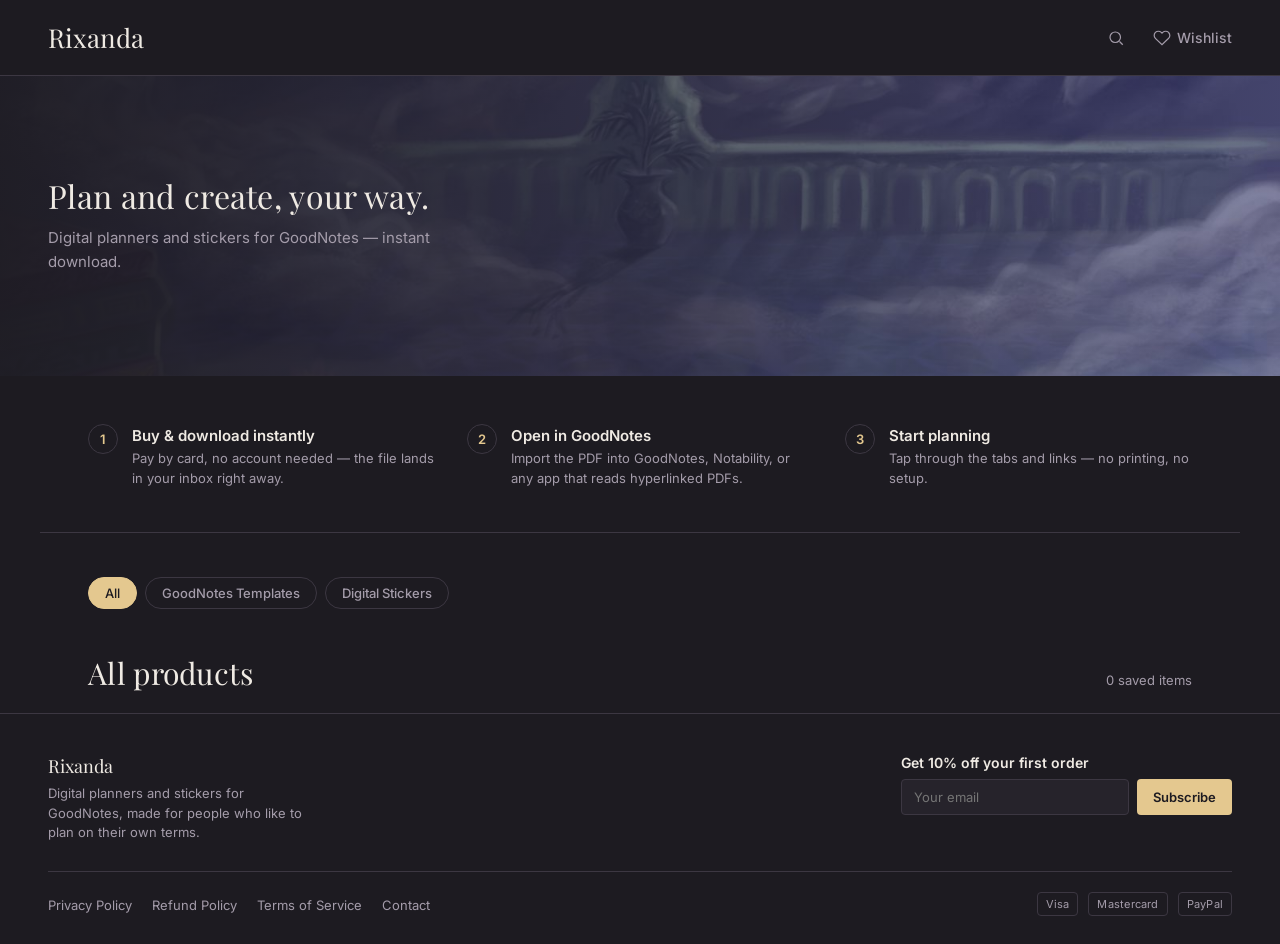
==== commit 1d054d30: "Add files via upload" ====
--- a/index.html
+++ b/index.html
@@ -64,39 +64,14 @@
   </div>
 </div>
 
-<div class="cat-bar cat-bar-inline">
-  <a class="cat-pill active" href="index.html">All</a>
-  <a class="cat-pill" href="#">GoodNotes Templates</a>
-  <a class="cat-pill" href="#">Digital Stickers</a>
-</div>
+<div class="cat-bar cat-bar-inline" id="cat-bar"></div>
 
 <div class="section-heading">
   <h2 class="display">All products</h2>
-  <span>2 products</span>
+  <span id="product-count">Loading…</span>
 </div>
 
-<div class="grid">
-  <a class="product" href="#">
-    <div class="product-thumb">
-      <div class="thumb-fill">product cover image</div>
-      <button class="wish-btn saved">
-        <svg viewBox="0 0 24 24"><path d="M20.8 4.6a5.5 5.5 0 0 0-7.8 0L12 5.6l-1-1a5.5 5.5 0 0 0-7.8 7.8l1 1L12 21l7.8-7.6 1-1a5.5 5.5 0 0 0 0-7.8z"/></svg>
-      </button>
-    </div>
-    <p class="product-name">Your first planner</p>
-    <p class="product-price">$7.00</p>
-  </a>
-  <a class="product" href="#">
-    <div class="product-thumb">
-      <div class="thumb-fill">product cover image</div>
-      <button class="wish-btn">
-        <svg viewBox="0 0 24 24"><path d="M20.8 4.6a5.5 5.5 0 0 0-7.8 0L12 5.6l-1-1a5.5 5.5 0 0 0-7.8 7.8l1 1L12 21l7.8-7.6 1-1a5.5 5.5 0 0 0 0-7.8z"/></svg>
-      </button>
-    </div>
-    <p class="product-name">Your second product</p>
-    <p class="product-price">$4.00</p>
-  </a>
-</div>
+<div class="grid" id="product-grid"></div>
 
 <footer>
   <div class="footer-top">
@@ -128,5 +103,6 @@
 </footer>
 
 
+<script src="products.js"></script>
 </body>
 </html>
--- a/style.css
+++ b/style.css
@@ -62,7 +62,15 @@
   .cat-pill.add { color: var(--text-soft); border-style: dashed; }
 
   /* ---- HERO ---- */
-    .hero-inner { padding: 0 48px; max-width: 480px; }
+  .hero {
+    position: relative; min-height: 300px;
+    background-image:
+      linear-gradient(90deg, rgba(29,27,33,0.94) 0%, rgba(29,27,33,0.55) 55%, rgba(29,27,33,0.15) 100%),
+      url('assets/hero.jpg');
+    background-size: cover; background-position: center 40%;
+    display: flex; align-items: center;
+  }
+  .hero-inner { padding: 0 48px; max-width: 480px; }
   .hero-inner .display { font-size: 32px; line-height: 1.15; margin: 0 0 12px; color: var(--text); }
   .hero-inner p { color: var(--text-soft); font-size: 15px; line-height: 1.6; margin: 0; }
 
@@ -113,6 +121,7 @@
   }
   .wish-btn svg { width: 15px; height: 15px; stroke: var(--text); fill: none; stroke-width: 1.6; }
   .wish-btn.saved svg { fill: var(--accent-soft); stroke: var(--accent-soft); }
+  .pp-wish-btn.saved svg { fill: var(--accent-soft); stroke: var(--accent-soft); }
   .product-name { font-size: 14px; font-weight: 500; margin: 0 0 4px; line-height: 1.35; }
   .product-price { font-size: 13px; color: var(--text-soft); margin: 0; }
   .add-tile {
@@ -174,193 +183,27 @@
     .hamburger svg { width: 22px; height: 22px; stroke: var(--text); fill: none; stroke-width: 1.8; }
     .cat-bar { padding: 14px 20px; }
     .hero-inner { padding: 0 20px; max-width: 100%; }
-      .hero {
-    position: relative; min-height: 280px;
-    background-image:
-      linear-gradient(90deg, rgba(29,27,33,0.94) 0%, rgba(29,27,33,0.6) 55%, rgba(29,27,33,0.2) 100%),
-      url('assets/hero.jpg');
-    background-size: cover; background-position: center 40%;
-    display: flex; align-items: center;
-  }
-
-/* ---- product page specific ---- */
-
-  :root {
-    --bg: #1d1b21;
-    --panel: #26232b;
-    --panel-2: #302c36;
-    --border: #3c3742;
-    --text: #efeae3;
-    --text-soft: #a49caa;
-    --accent: #cda86a;
-    --accent-soft: #e4c88f;
-  }
-  * { box-sizing: border-box; }
-  body {
-    margin: 0;
-    background: var(--bg);
-    color: var(--text);
-    font-family: 'Inter', sans-serif;
-  }
-  h1, h2, h3, .display {
-    font-family: 'Playfair Display', serif;
-    font-weight: 400;
-    letter-spacing: 0.01em;
-    -webkit-font-smoothing: antialiased;
-    -moz-osx-font-smoothing: grayscale;
-    text-rendering: optimizeLegibility;
-  }
-
-  /* ---- NAV ---- */
-  nav {
-    display: flex;
-    align-items: center;
-    justify-content: space-between;
-    padding: 20px 48px;
-    border-bottom: 1px solid var(--border);
-    position: relative;
-  }
-  .logo { font-family: 'Playfair Display', serif; font-weight: 400; font-size: 26px; color: var(--text); -webkit-font-smoothing: antialiased; -moz-osx-font-smoothing: grayscale; }
-  .nav-right { display: flex; align-items: center; gap: 22px; }
-  .icon-link {
-    display: flex; align-items: center; gap: 6px;
-    color: var(--text-soft); text-decoration: none;
-    font-size: 14px; font-weight: 500;
-    background: none; border: none; cursor: pointer; font-family: inherit;
-  }
-  .icon-link svg { width: 18px; height: 18px; stroke: var(--text-soft); fill: none; stroke-width: 1.6; }
-  .icon-link:hover, .icon-link:hover svg { color: var(--text); stroke: var(--text); }
-  .hamburger { display: none; }
-
-  /* ---- CATEGORY BAR ---- */
-  .cat-bar {
-    display: flex; gap: 8px; padding: 18px 48px; flex-wrap: wrap;
-    border-bottom: 1px solid var(--border);
-  }
-  .cat-bar-inline {
-    max-width: 1200px; margin: 0 auto; padding: 44px 48px 0; border-bottom: none;
-  }
-  .cat-pill {
-    padding: 7px 16px; border-radius: 20px; font-size: 13px; font-weight: 500;
-    text-decoration: none; color: var(--text-soft); border: 1px solid var(--border); background: transparent;
-  }
-  .cat-pill.active { color: var(--bg); background: var(--accent-soft); border-color: var(--accent-soft); }
-  .cat-pill.add { color: var(--text-soft); border-style: dashed; }
-
-  /* ---- HERO ---- */
-    .hero-inner { padding: 0 48px; max-width: 480px; }
-  .hero-inner .display { font-size: 32px; line-height: 1.15; margin: 0 0 12px; color: var(--text); }
-  .hero-inner p { color: var(--text-soft); font-size: 15px; line-height: 1.6; margin: 0; }
-
-  /* ---- HOW IT WORKS ---- */
-  .how {
-    max-width: 1200px; margin: 0 auto;
-    padding: 48px 48px 12px;
-    display: grid;
-    grid-template-columns: repeat(3, 1fr);
-    gap: 32px;
-    border-bottom: 1px solid var(--border);
-    padding-bottom: 44px;
-  }
-  .how-step { display: flex; gap: 14px; }
-  .how-num {
-    flex-shrink: 0;
-    width: 30px; height: 30px; border-radius: 50%;
-    border: 1px solid var(--border);
-    display: flex; align-items: center; justify-content: center;
-    font-size: 13px; color: var(--accent-soft); font-weight: 600;
-  }
-  .how-step h4 { margin: 2px 0 4px; font-size: 15px; font-weight: 600; font-family: 'Inter', sans-serif; letter-spacing: 0; }
-  .how-step p { margin: 0; font-size: 13px; color: var(--text-soft); line-height: 1.5; }
-
-  /* ---- PRODUCT GRID ---- */
-  .section-heading {
-    padding: 44px 48px 20px; display: flex; align-items: baseline; justify-content: space-between;
-    max-width: 1200px; margin: 0 auto;
-  }
-  .section-heading .display { font-size: 30px; margin: 0; }
-  .section-heading span { font-size: 13px; color: var(--text-soft); }
-  .grid {
-    max-width: 1200px; margin: 0 auto; padding: 0 48px 80px;
-    display: grid; grid-template-columns: repeat(4, 1fr); gap: 24px;
-  }
-  .product { text-decoration: none; color: inherit; display: block; }
-  .product-thumb {
-    position: relative; aspect-ratio: 4/5; border-radius: 6px; margin-bottom: 12px;
-    background: var(--panel); border: 1px solid var(--border); overflow: hidden;
-  }
-  .thumb-fill {
-    position: absolute; inset: 0; display: flex; align-items: center; justify-content: center;
-    color: var(--text-soft); font-size: 12px; text-align: center; padding: 12px;
-  }
-  .wish-btn {
-    position: absolute; top: 10px; right: 10px; width: 30px; height: 30px; border-radius: 50%;
-    background: rgba(29,27,33,0.55); border: none; display: flex; align-items: center; justify-content: center; cursor: pointer;
-  }
-  .wish-btn svg { width: 15px; height: 15px; stroke: var(--text); fill: none; stroke-width: 1.6; }
-  .wish-btn.saved svg { fill: var(--accent-soft); stroke: var(--accent-soft); }
-  .product-name { font-size: 14px; font-weight: 500; margin: 0 0 4px; line-height: 1.35; }
-  .product-price { font-size: 13px; color: var(--text-soft); margin: 0; }
-  .add-tile {
-    aspect-ratio: 4/5; border-radius: 6px; border: 1px dashed var(--border);
-    display: flex; flex-direction: column; align-items: center; justify-content: center;
-    color: var(--text-soft); font-size: 13px; gap: 8px;
-  }
-  .add-tile svg { width: 22px; height: 22px; stroke: var(--text-soft); fill: none; stroke-width: 1.4; }
-
-  /* ---- FOOTER ---- */
-  footer { border-top: 1px solid var(--border); padding: 40px 48px 28px; }
-  .footer-top {
-    display: flex; justify-content: space-between; align-items: flex-start;
-    flex-wrap: wrap; gap: 28px; padding-bottom: 28px; border-bottom: 1px solid var(--border); margin-bottom: 20px;
-  }
-  .footer-brand p { color: var(--text-soft); font-size: 13px; margin: 6px 0 0; max-width: 260px; line-height: 1.5; }
-  .newsletter { min-width: 260px; }
-  .newsletter h4 { margin: 0 0 8px; font-size: 14px; font-weight: 600; }
-  .newsletter form { display: flex; gap: 8px; }
-  .newsletter input {
-    flex: 1; background: var(--panel); border: 1px solid var(--border); border-radius: 4px;
-    padding: 9px 12px; color: var(--text); font-size: 13px; font-family: inherit;
-  }
-  .newsletter button {
-    background: var(--accent-soft); color: var(--bg); border: none; border-radius: 4px;
-    padding: 9px 16px; font-size: 13px; font-weight: 600; cursor: pointer; font-family: inherit;
-  }
-  .footer-bottom {
-    display: flex; justify-content: space-between; align-items: center; flex-wrap: wrap; gap: 16px;
-  }
-  .footer-links { display: flex; gap: 20px; list-style: none; padding: 0; margin: 0; }
-  .footer-links a { color: var(--text-soft); text-decoration: none; font-size: 13px; }
-  .payment-icons { display: flex; gap: 10px; align-items: center; }
-  .pay-chip {
-    font-size: 11px; color: var(--text-soft); border: 1px solid var(--border);
-    border-radius: 4px; padding: 4px 8px; letter-spacing: 0.02em;
-  }
-
-  /* ---- MOBILE MENU ---- */
-  .mobile-menu {
-    display: none;
-    position: absolute; top: 100%; left: 0; right: 0;
-    background: var(--panel); border-bottom: 1px solid var(--border);
-    padding: 10px 20px 16px; flex-direction: column; gap: 4px; z-index: 20;
-  }
-  .mobile-menu a {
-    color: var(--text); text-decoration: none; font-size: 15px; padding: 10px 4px;
-    border-bottom: 1px solid var(--border);
-  }
-  .mobile-menu.open { display: flex; }
-
-  @media (max-width: 900px) {
-    .nav-right .icon-link.text-hide-mobile span { display: none; }
-    nav { padding: 16px 20px; }
-    .hamburger {
-      display: flex; align-items: center; justify-content: center;
-      width: 32px; height: 32px; background: none; border: none; cursor: pointer;
+    .hero { min-height: 200px; }
+    .hero-inner .display { font-size: 26px; line-height: 1.3; margin: 0 0 6px; opacity: 0.9; }
+    .hero-inner p { font-size: 13px; line-height: 1.45; max-width: 260px; }
+    .how { grid-template-columns: 1fr; padding: 32px 20px 12px; gap: 20px; padding-bottom: 28px; }
+    .cat-bar-inline {
+      flex-wrap: nowrap;
+      overflow-x: auto;
+      -webkit-overflow-scrolling: touch;
+      padding: 24px 20px 0;
+      scrollbar-width: none;
     }
-    .hamburger svg { width: 22px; height: 22px; stroke: var(--text); fill: none; stroke-width: 1.8; }
-    .cat-bar { padding: 14px 20px; }
-    .hero-inner { padding: 0 20px; max-width: 100%; }
-    
+    .cat-bar-inline::-webkit-scrollbar { display: none; }
+    .cat-pill { flex-shrink: 0; }
+    .grid { grid-template-columns: repeat(2, 1fr); padding: 0 20px 60px; gap: 16px; }
+    .section-heading { padding: 32px 20px 14px; }
+    footer { padding: 32px 20px 24px; }
+    .newsletter form { flex-direction: column; }
+  }
+
+/* ---- product page ---- */
+
   .breadcrumb {
     max-width: 1200px; margin: 0 auto; padding: 20px 48px 0;
     font-size: 13px; color: var(--text-soft);
@@ -421,244 +264,21 @@
     .related-heading { padding: 32px 20px 16px; }
   }
 
-
-/* ---- wishlist page specific ---- */
-
-  :root {
-    --bg: #1d1b21;
-    --panel: #26232b;
-    --panel-2: #302c36;
-    --border: #3c3742;
-    --text: #efeae3;
-    --text-soft: #a49caa;
-    --accent: #cda86a;
-    --accent-soft: #e4c88f;
-  }
-  * { box-sizing: border-box; }
-  body {
-    margin: 0;
-    background: var(--bg);
-    color: var(--text);
-    font-family: 'Inter', sans-serif;
-  }
-  h1, h2, h3, .display {
-    font-family: 'Playfair Display', serif;
-    font-weight: 400;
-    letter-spacing: 0.01em;
-    -webkit-font-smoothing: antialiased;
-    -moz-osx-font-smoothing: grayscale;
-    text-rendering: optimizeLegibility;
-  }
-
-  /* ---- NAV ---- */
-  nav {
-    display: flex;
-    align-items: center;
-    justify-content: space-between;
-    padding: 20px 48px;
-    border-bottom: 1px solid var(--border);
-    position: relative;
-  }
-  .logo { font-family: 'Playfair Display', serif; font-weight: 400; font-size: 26px; color: var(--text); -webkit-font-smoothing: antialiased; -moz-osx-font-smoothing: grayscale; }
-  .nav-right { display: flex; align-items: center; gap: 22px; }
-  .icon-link {
-    display: flex; align-items: center; gap: 6px;
-    color: var(--text-soft); text-decoration: none;
-    font-size: 14px; font-weight: 500;
-    background: none; border: none; cursor: pointer; font-family: inherit;
-  }
-  .icon-link svg { width: 18px; height: 18px; stroke: var(--text-soft); fill: none; stroke-width: 1.6; }
-  .icon-link:hover, .icon-link:hover svg { color: var(--text); stroke: var(--text); }
-  .hamburger { display: none; }
-
-  /* ---- CATEGORY BAR ---- */
-  .cat-bar {
-    display: flex; gap: 8px; padding: 18px 48px; flex-wrap: wrap;
-    border-bottom: 1px solid var(--border);
-  }
-  .cat-bar-inline {
-    max-width: 1200px; margin: 0 auto; padding: 44px 48px 0; border-bottom: none;
-  }
-  .cat-pill {
-    padding: 7px 16px; border-radius: 20px; font-size: 13px; font-weight: 500;
-    text-decoration: none; color: var(--text-soft); border: 1px solid var(--border); background: transparent;
-  }
-  .cat-pill.active { color: var(--bg); background: var(--accent-soft); border-color: var(--accent-soft); }
-  .cat-pill.add { color: var(--text-soft); border-style: dashed; }
-
-  /* ---- HERO ---- */
-    .hero-inner { padding: 0 48px; max-width: 480px; }
-  .hero-inner .display { font-size: 32px; line-height: 1.15; margin: 0 0 12px; color: var(--text); }
-  .hero-inner p { color: var(--text-soft); font-size: 15px; line-height: 1.6; margin: 0; }
-
-  /* ---- HOW IT WORKS ---- */
-  .how {
-    max-width: 1200px; margin: 0 auto;
-    padding: 48px 48px 12px;
-    display: grid;
-    grid-template-columns: repeat(3, 1fr);
-    gap: 32px;
-    border-bottom: 1px solid var(--border);
-    padding-bottom: 44px;
-  }
-  .how-step { display: flex; gap: 14px; }
-  .how-num {
-    flex-shrink: 0;
-    width: 30px; height: 30px; border-radius: 50%;
-    border: 1px solid var(--border);
-    display: flex; align-items: center; justify-content: center;
-    font-size: 13px; color: var(--accent-soft); font-weight: 600;
-  }
-  .how-step h4 { margin: 2px 0 4px; font-size: 15px; font-weight: 600; font-family: 'Inter', sans-serif; letter-spacing: 0; }
-  .how-step p { margin: 0; font-size: 13px; color: var(--text-soft); line-height: 1.5; }
-
-  /* ---- PRODUCT GRID ---- */
-  .section-heading {
-    padding: 44px 48px 20px; display: flex; align-items: baseline; justify-content: space-between;
-    max-width: 1200px; margin: 0 auto;
-  }
-  .section-heading .display { font-size: 30px; margin: 0; }
-  .section-heading span { font-size: 13px; color: var(--text-soft); }
-  .grid {
-    max-width: 1200px; margin: 0 auto; padding: 0 48px 80px;
-    display: grid; grid-template-columns: repeat(4, 1fr); gap: 24px;
-  }
-  .product { text-decoration: none; color: inherit; display: block; }
-  .product-thumb {
-    position: relative; aspect-ratio: 4/5; border-radius: 6px; margin-bottom: 12px;
-    background: var(--panel); border: 1px solid var(--border); overflow: hidden;
-  }
-  .thumb-fill {
-    position: absolute; inset: 0; display: flex; align-items: center; justify-content: center;
-    color: var(--text-soft); font-size: 12px; text-align: center; padding: 12px;
-  }
-  .wish-btn {
-    position: absolute; top: 10px; right: 10px; width: 30px; height: 30px; border-radius: 50%;
-    background: rgba(29,27,33,0.55); border: none; display: flex; align-items: center; justify-content: center; cursor: pointer;
-  }
-  .wish-btn svg { width: 15px; height: 15px; stroke: var(--text); fill: none; stroke-width: 1.6; }
-  .wish-btn.saved svg { fill: var(--accent-soft); stroke: var(--accent-soft); }
-  .product-name { font-size: 14px; font-weight: 500; margin: 0 0 4px; line-height: 1.35; }
-  .product-price { font-size: 13px; color: var(--text-soft); margin: 0; }
-  .add-tile {
-    aspect-ratio: 4/5; border-radius: 6px; border: 1px dashed var(--border);
-    display: flex; flex-direction: column; align-items: center; justify-content: center;
-    color: var(--text-soft); font-size: 13px; gap: 8px;
-  }
-  .add-tile svg { width: 22px; height: 22px; stroke: var(--text-soft); fill: none; stroke-width: 1.4; }
-
-  /* ---- FOOTER ---- */
-  footer { border-top: 1px solid var(--border); padding: 40px 48px 28px; }
-  .footer-top {
-    display: flex; justify-content: space-between; align-items: flex-start;
-    flex-wrap: wrap; gap: 28px; padding-bottom: 28px; border-bottom: 1px solid var(--border); margin-bottom: 20px;
-  }
-  .footer-brand p { color: var(--text-soft); font-size: 13px; margin: 6px 0 0; max-width: 260px; line-height: 1.5; }
-  .newsletter { min-width: 260px; }
-  .newsletter h4 { margin: 0 0 8px; font-size: 14px; font-weight: 600; }
-  .newsletter form { display: flex; gap: 8px; }
-  .newsletter input {
-    flex: 1; background: var(--panel); border: 1px solid var(--border); border-radius: 4px;
-    padding: 9px 12px; color: var(--text); font-size: 13px; font-family: inherit;
-  }
-  .newsletter button {
-    background: var(--accent-soft); color: var(--bg); border: none; border-radius: 4px;
-    padding: 9px 16px; font-size: 13px; font-weight: 600; cursor: pointer; font-family: inherit;
-  }
-  .footer-bottom {
-    display: flex; justify-content: space-between; align-items: center; flex-wrap: wrap; gap: 16px;
-  }
-  .footer-links { display: flex; gap: 20px; list-style: none; padding: 0; margin: 0; }
-  .footer-links a { color: var(--text-soft); text-decoration: none; font-size: 13px; }
-  .payment-icons { display: flex; gap: 10px; align-items: center; }
-  .pay-chip {
-    font-size: 11px; color: var(--text-soft); border: 1px solid var(--border);
-    border-radius: 4px; padding: 4px 8px; letter-spacing: 0.02em;
-  }
-
-  /* ---- MOBILE MENU ---- */
-  .mobile-menu {
-    display: none;
-    position: absolute; top: 100%; left: 0; right: 0;
-    background: var(--panel); border-bottom: 1px solid var(--border);
-    padding: 10px 20px 16px; flex-direction: column; gap: 4px; z-index: 20;
-  }
-  .mobile-menu a {
-    color: var(--text); text-decoration: none; font-size: 15px; padding: 10px 4px;
-    border-bottom: 1px solid var(--border);
-  }
-  .mobile-menu.open { display: flex; }
-
-  @media (max-width: 900px) {
-    .nav-right .icon-link.text-hide-mobile span { display: none; }
-    nav { padding: 16px 20px; }
-    .hamburger {
-      display: flex; align-items: center; justify-content: center;
-      width: 32px; height: 32px; background: none; border: none; cursor: pointer;
-    }
-    .hamburger svg { width: 22px; height: 22px; stroke: var(--text); fill: none; stroke-width: 1.8; }
-    .cat-bar { padding: 14px 20px; }
-    .hero-inner { padding: 0 20px; max-width: 100%; }
-    
-  .breadcrumb {
-    max-width: 1200px; margin: 0 auto; padding: 20px 48px 0;
-    font-size: 13px; color: var(--text-soft);
-  }
-  .breadcrumb a { color: var(--text-soft); text-decoration: none; }
-  .breadcrumb a:hover { color: var(--text); }
-  .product-page {
-    max-width: 1200px; margin: 0 auto; padding: 28px 48px 60px;
-    display: grid; grid-template-columns: 1.1fr 1fr; gap: 56px;
-  }
-  .pp-gallery-main {
-    position: relative; aspect-ratio: 4/5; border-radius: 8px;
-    background: var(--panel); border: 1px solid var(--border);
-    display: flex; align-items: center; justify-content: center;
-    color: var(--text-soft); font-size: 13px; overflow: hidden;
-  }
-  .pp-wish-btn {
-    position: absolute; top: 14px; right: 14px; width: 36px; height: 36px; border-radius: 50%;
-    background: rgba(29,27,33,0.6); border: none; display: flex; align-items: center; justify-content: center; cursor: pointer;
-  }
-  .pp-wish-btn svg { width: 17px; height: 17px; stroke: var(--text); fill: none; stroke-width: 1.6; }
-  .pp-thumbs { display: flex; gap: 10px; margin-top: 12px; }
-  .pp-thumb {
-    width: 64px; height: 80px; border-radius: 5px; background: var(--panel);
-    border: 1px solid var(--border); flex-shrink: 0;
-  }
-  .pp-thumb.active { border-color: var(--accent-soft); }
-
-  .pp-category { font-size: 12px; color: var(--accent-soft); font-weight: 600; letter-spacing: 0.03em; text-transform: uppercase; margin: 0 0 10px; }
-  .pp-title { font-size: 32px; margin: 0 0 12px; }
-  .pp-price { font-size: 20px; color: var(--text); margin: 0 0 22px; font-weight: 600; font-family: 'Inter', sans-serif; }
-  .pp-desc { font-size: 14px; line-height: 1.7; color: var(--text-soft); margin: 0 0 26px; }
-  .pp-actions { display: flex; gap: 12px; margin-bottom: 30px; }
-  .btn-buy {
-    flex: 1; background: var(--accent-soft); color: var(--bg); border: none; border-radius: 5px;
-    padding: 15px 20px; font-size: 15px; font-weight: 700; cursor: pointer; font-family: 'Inter', sans-serif;
-  }
-  .btn-wish-outline {
-    width: 52px; border-radius: 5px; border: 1px solid var(--border); background: transparent;
-    display: flex; align-items: center; justify-content: center; cursor: pointer;
-  }
-  .btn-wish-outline svg { width: 19px; height: 19px; stroke: var(--text); fill: none; stroke-width: 1.6; }
-
-  .pp-meta {
-    border-top: 1px solid var(--border); padding-top: 22px;
-    display: flex; flex-direction: column; gap: 10px;
-  }
-  .pp-meta-row { display: flex; justify-content: space-between; font-size: 13px; }
-  .pp-meta-row span:first-child { color: var(--text-soft); }
-
-  .related-heading { max-width: 1200px; margin: 0 auto; padding: 0 48px 20px; border-top: 1px solid var(--border); padding-top: 44px; }
-  .related-heading .display { font-size: 24px; margin: 0; }
-
-  @media (max-width: 900px) {
-    .product-page { grid-template-columns: 1fr; padding: 20px 20px 40px; gap: 24px; }
-    .breadcrumb { padding: 16px 20px 0; }
-    .pp-title { font-size: 26px; }
-    .related-heading { padding: 32px 20px 16px; }
-  }
+/* ---- wishlist page ---- */
+
+  .wish-heading { max-width: 1200px; margin: 0 auto; padding: 44px 48px 6px; }
+  .wish-heading .display { font-size: 28px; margin: 0 0 6px; }
+  .wish-heading p { font-size: 13px; color: var(--text-soft); margin: 0; }
+  .wish-empty {
+    max-width: 1200px; margin: 0 auto; padding: 20px 48px 90px;
+    color: var(--text-soft); font-size: 14px;
+  }
+
+  @media (max-width: 900px) {
+    .wish-heading { padding: 32px 20px 4px; }
+  }
+
+/* ---- legal pages ---- */
 
   .legal-wrap { max-width: 760px; margin: 0 auto; padding: 40px 48px 80px; }
   .legal-tabs { display: flex; gap: 8px; margin-bottom: 32px; flex-wrap: wrap; }
@@ -681,6 +301,8 @@
     .legal-title { font-size: 22px; }
   }
 
+/* ---- contact page ---- */
+
   .contact-wrap {
     max-width: 1000px; margin: 0 auto; padding: 48px 48px 80px;
     display: grid; grid-template-columns: 1fr 1.1fr; gap: 56px;
@@ -711,564 +333,14 @@
     .contact-title { font-size: 24px; }
   }
 
-  .wish-heading { max-width: 1200px; margin: 0 auto; padding: 44px 48px 6px; }
-  .wish-heading .display { font-size: 28px; margin: 0 0 6px; }
-  .wish-heading p { font-size: 13px; color: var(--text-soft); margin: 0; }
-  .wish-empty {
-    max-width: 1200px; margin: 0 auto; padding: 20px 48px 90px;
-    color: var(--text-soft); font-size: 14px;
-  }
-
-  @media (max-width: 900px) {
-    .wish-heading { padding: 32px 20px 4px; }
-  }
-
-
-/* ---- legal page specific ---- */
-
-  :root {
-    --bg: #1d1b21;
-    --panel: #26232b;
-    --panel-2: #302c36;
-    --border: #3c3742;
-    --text: #efeae3;
-    --text-soft: #a49caa;
-    --accent: #cda86a;
-    --accent-soft: #e4c88f;
-  }
-  * { box-sizing: border-box; }
-  body {
-    margin: 0;
-    background: var(--bg);
-    color: var(--text);
-    font-family: 'Inter', sans-serif;
-  }
-  h1, h2, h3, .display {
-    font-family: 'Playfair Display', serif;
-    font-weight: 400;
-    letter-spacing: 0.01em;
-    -webkit-font-smoothing: antialiased;
-    -moz-osx-font-smoothing: grayscale;
-    text-rendering: optimizeLegibility;
-  }
-
-  /* ---- NAV ---- */
-  nav {
-    display: flex;
-    align-items: center;
-    justify-content: space-between;
-    padding: 20px 48px;
-    border-bottom: 1px solid var(--border);
-    position: relative;
-  }
-  .logo { font-family: 'Playfair Display', serif; font-weight: 400; font-size: 26px; color: var(--text); -webkit-font-smoothing: antialiased; -moz-osx-font-smoothing: grayscale; }
-  .nav-right { display: flex; align-items: center; gap: 22px; }
-  .icon-link {
-    display: flex; align-items: center; gap: 6px;
-    color: var(--text-soft); text-decoration: none;
-    font-size: 14px; font-weight: 500;
-    background: none; border: none; cursor: pointer; font-family: inherit;
-  }
-  .icon-link svg { width: 18px; height: 18px; stroke: var(--text-soft); fill: none; stroke-width: 1.6; }
-  .icon-link:hover, .icon-link:hover svg { color: var(--text); stroke: var(--text); }
-  .hamburger { display: none; }
-
-  /* ---- CATEGORY BAR ---- */
-  .cat-bar {
-    display: flex; gap: 8px; padding: 18px 48px; flex-wrap: wrap;
-    border-bottom: 1px solid var(--border);
-  }
-  .cat-bar-inline {
-    max-width: 1200px; margin: 0 auto; padding: 44px 48px 0; border-bottom: none;
-  }
-  .cat-pill {
-    padding: 7px 16px; border-radius: 20px; font-size: 13px; font-weight: 500;
-    text-decoration: none; color: var(--text-soft); border: 1px solid var(--border); background: transparent;
-  }
-  .cat-pill.active { color: var(--bg); background: var(--accent-soft); border-color: var(--accent-soft); }
-  .cat-pill.add { color: var(--text-soft); border-style: dashed; }
-
-  /* ---- HERO ---- */
-    .hero-inner { padding: 0 48px; max-width: 480px; }
-  .hero-inner .display { font-size: 32px; line-height: 1.15; margin: 0 0 12px; color: var(--text); }
-  .hero-inner p { color: var(--text-soft); font-size: 15px; line-height: 1.6; margin: 0; }
-
-  /* ---- HOW IT WORKS ---- */
-  .how {
-    max-width: 1200px; margin: 0 auto;
-    padding: 48px 48px 12px;
-    display: grid;
-    grid-template-columns: repeat(3, 1fr);
-    gap: 32px;
-    border-bottom: 1px solid var(--border);
-    padding-bottom: 44px;
-  }
-  .how-step { display: flex; gap: 14px; }
-  .how-num {
-    flex-shrink: 0;
-    width: 30px; height: 30px; border-radius: 50%;
-    border: 1px solid var(--border);
-    display: flex; align-items: center; justify-content: center;
-    font-size: 13px; color: var(--accent-soft); font-weight: 600;
-  }
-  .how-step h4 { margin: 2px 0 4px; font-size: 15px; font-weight: 600; font-family: 'Inter', sans-serif; letter-spacing: 0; }
-  .how-step p { margin: 0; font-size: 13px; color: var(--text-soft); line-height: 1.5; }
-
-  /* ---- PRODUCT GRID ---- */
-  .section-heading {
-    padding: 44px 48px 20px; display: flex; align-items: baseline; justify-content: space-between;
-    max-width: 1200px; margin: 0 auto;
-  }
-  .section-heading .display { font-size: 30px; margin: 0; }
-  .section-heading span { font-size: 13px; color: var(--text-soft); }
-  .grid {
-    max-width: 1200px; margin: 0 auto; padding: 0 48px 80px;
-    display: grid; grid-template-columns: repeat(4, 1fr); gap: 24px;
-  }
-  .product { text-decoration: none; color: inherit; display: block; }
-  .product-thumb {
-    position: relative; aspect-ratio: 4/5; border-radius: 6px; margin-bottom: 12px;
-    background: var(--panel); border: 1px solid var(--border); overflow: hidden;
-  }
-  .thumb-fill {
-    position: absolute; inset: 0; display: flex; align-items: center; justify-content: center;
-    color: var(--text-soft); font-size: 12px; text-align: center; padding: 12px;
-  }
-  .wish-btn {
-    position: absolute; top: 10px; right: 10px; width: 30px; height: 30px; border-radius: 50%;
-    background: rgba(29,27,33,0.55); border: none; display: flex; align-items: center; justify-content: center; cursor: pointer;
-  }
-  .wish-btn svg { width: 15px; height: 15px; stroke: var(--text); fill: none; stroke-width: 1.6; }
-  .wish-btn.saved svg { fill: var(--accent-soft); stroke: var(--accent-soft); }
-  .product-name { font-size: 14px; font-weight: 500; margin: 0 0 4px; line-height: 1.35; }
-  .product-price { font-size: 13px; color: var(--text-soft); margin: 0; }
-  .add-tile {
-    aspect-ratio: 4/5; border-radius: 6px; border: 1px dashed var(--border);
-    display: flex; flex-direction: column; align-items: center; justify-content: center;
-    color: var(--text-soft); font-size: 13px; gap: 8px;
-  }
-  .add-tile svg { width: 22px; height: 22px; stroke: var(--text-soft); fill: none; stroke-width: 1.4; }
-
-  /* ---- FOOTER ---- */
-  footer { border-top: 1px solid var(--border); padding: 40px 48px 28px; }
-  .footer-top {
-    display: flex; justify-content: space-between; align-items: flex-start;
-    flex-wrap: wrap; gap: 28px; padding-bottom: 28px; border-bottom: 1px solid var(--border); margin-bottom: 20px;
-  }
-  .footer-brand p { color: var(--text-soft); font-size: 13px; margin: 6px 0 0; max-width: 260px; line-height: 1.5; }
-  .newsletter { min-width: 260px; }
-  .newsletter h4 { margin: 0 0 8px; font-size: 14px; font-weight: 600; }
-  .newsletter form { display: flex; gap: 8px; }
-  .newsletter input {
-    flex: 1; background: var(--panel); border: 1px solid var(--border); border-radius: 4px;
-    padding: 9px 12px; color: var(--text); font-size: 13px; font-family: inherit;
-  }
-  .newsletter button {
-    background: var(--accent-soft); color: var(--bg); border: none; border-radius: 4px;
-    padding: 9px 16px; font-size: 13px; font-weight: 600; cursor: pointer; font-family: inherit;
-  }
-  .footer-bottom {
-    display: flex; justify-content: space-between; align-items: center; flex-wrap: wrap; gap: 16px;
-  }
-  .footer-links { display: flex; gap: 20px; list-style: none; padding: 0; margin: 0; }
-  .footer-links a { color: var(--text-soft); text-decoration: none; font-size: 13px; }
-  .payment-icons { display: flex; gap: 10px; align-items: center; }
-  .pay-chip {
-    font-size: 11px; color: var(--text-soft); border: 1px solid var(--border);
-    border-radius: 4px; padding: 4px 8px; letter-spacing: 0.02em;
-  }
-
-  /* ---- MOBILE MENU ---- */
-  .mobile-menu {
-    display: none;
-    position: absolute; top: 100%; left: 0; right: 0;
-    background: var(--panel); border-bottom: 1px solid var(--border);
-    padding: 10px 20px 16px; flex-direction: column; gap: 4px; z-index: 20;
-  }
-  .mobile-menu a {
-    color: var(--text); text-decoration: none; font-size: 15px; padding: 10px 4px;
-    border-bottom: 1px solid var(--border);
-  }
-  .mobile-menu.open { display: flex; }
-
-  @media (max-width: 900px) {
-    .nav-right .icon-link.text-hide-mobile span { display: none; }
-    nav { padding: 16px 20px; }
-    .hamburger {
-      display: flex; align-items: center; justify-content: center;
-      width: 32px; height: 32px; background: none; border: none; cursor: pointer;
-    }
-    .hamburger svg { width: 22px; height: 22px; stroke: var(--text); fill: none; stroke-width: 1.8; }
-    .cat-bar { padding: 14px 20px; }
-    .hero-inner { padding: 0 20px; max-width: 100%; }
-    
-  .breadcrumb {
+/* ---- back link ---- */
+
+  .back-link {
+    display: inline-flex; align-items: center; gap: 6px;
     max-width: 1200px; margin: 0 auto; padding: 20px 48px 0;
-    font-size: 13px; color: var(--text-soft);
-  }
-  .breadcrumb a { color: var(--text-soft); text-decoration: none; }
-  .breadcrumb a:hover { color: var(--text); }
-  .product-page {
-    max-width: 1200px; margin: 0 auto; padding: 28px 48px 60px;
-    display: grid; grid-template-columns: 1.1fr 1fr; gap: 56px;
-  }
-  .pp-gallery-main {
-    position: relative; aspect-ratio: 4/5; border-radius: 8px;
-    background: var(--panel); border: 1px solid var(--border);
-    display: flex; align-items: center; justify-content: center;
-    color: var(--text-soft); font-size: 13px; overflow: hidden;
-  }
-  .pp-wish-btn {
-    position: absolute; top: 14px; right: 14px; width: 36px; height: 36px; border-radius: 50%;
-    background: rgba(29,27,33,0.6); border: none; display: flex; align-items: center; justify-content: center; cursor: pointer;
-  }
-  .pp-wish-btn svg { width: 17px; height: 17px; stroke: var(--text); fill: none; stroke-width: 1.6; }
-  .pp-thumbs { display: flex; gap: 10px; margin-top: 12px; }
-  .pp-thumb {
-    width: 64px; height: 80px; border-radius: 5px; background: var(--panel);
-    border: 1px solid var(--border); flex-shrink: 0;
-  }
-  .pp-thumb.active { border-color: var(--accent-soft); }
-
-  .pp-category { font-size: 12px; color: var(--accent-soft); font-weight: 600; letter-spacing: 0.03em; text-transform: uppercase; margin: 0 0 10px; }
-  .pp-title { font-size: 32px; margin: 0 0 12px; }
-  .pp-price { font-size: 20px; color: var(--text); margin: 0 0 22px; font-weight: 600; font-family: 'Inter', sans-serif; }
-  .pp-desc { font-size: 14px; line-height: 1.7; color: var(--text-soft); margin: 0 0 26px; }
-  .pp-actions { display: flex; gap: 12px; margin-bottom: 30px; }
-  .btn-buy {
-    flex: 1; background: var(--accent-soft); color: var(--bg); border: none; border-radius: 5px;
-    padding: 15px 20px; font-size: 15px; font-weight: 700; cursor: pointer; font-family: 'Inter', sans-serif;
-  }
-  .btn-wish-outline {
-    width: 52px; border-radius: 5px; border: 1px solid var(--border); background: transparent;
-    display: flex; align-items: center; justify-content: center; cursor: pointer;
-  }
-  .btn-wish-outline svg { width: 19px; height: 19px; stroke: var(--text); fill: none; stroke-width: 1.6; }
-
-  .pp-meta {
-    border-top: 1px solid var(--border); padding-top: 22px;
-    display: flex; flex-direction: column; gap: 10px;
-  }
-  .pp-meta-row { display: flex; justify-content: space-between; font-size: 13px; }
-  .pp-meta-row span:first-child { color: var(--text-soft); }
-
-  .related-heading { max-width: 1200px; margin: 0 auto; padding: 0 48px 20px; border-top: 1px solid var(--border); padding-top: 44px; }
-  .related-heading .display { font-size: 24px; margin: 0; }
-
-  @media (max-width: 900px) {
-    .product-page { grid-template-columns: 1fr; padding: 20px 20px 40px; gap: 24px; }
-    .breadcrumb { padding: 16px 20px 0; }
-    .pp-title { font-size: 26px; }
-    .related-heading { padding: 32px 20px 16px; }
-  }
-
-  .legal-wrap { max-width: 760px; margin: 0 auto; padding: 40px 48px 80px; }
-  .legal-tabs { display: flex; gap: 8px; margin-bottom: 32px; flex-wrap: wrap; }
-  .legal-tab {
-    padding: 8px 16px; border-radius: 20px; font-size: 13px; font-weight: 500;
-    border: 1px solid var(--border); background: transparent; color: var(--text-soft);
-    cursor: pointer; font-family: 'Inter', sans-serif;
-  }
-  .legal-tab.active { background: var(--accent-soft); color: var(--bg); border-color: var(--accent-soft); }
-  .legal-title { font-size: 28px; margin: 0 0 6px; }
-  .legal-updated { font-size: 12px; color: var(--text-soft); margin: 0 0 30px; }
-  .legal-body h3 { font-size: 15px; font-family: 'Inter', sans-serif; font-weight: 600; margin: 26px 0 8px; }
-  .legal-body p, .legal-body li { font-size: 14px; line-height: 1.75; color: var(--text-soft); }
-  .legal-body ul { padding-left: 18px; margin: 8px 0; }
-  .legal-page { display: none; }
-  .legal-page.active { display: block; }
-
-  @media (max-width: 900px) {
-    .legal-wrap { padding: 28px 20px 60px; }
-    .legal-title { font-size: 22px; }
-  }
-
-
-/* ---- contact page specific ---- */
-
-  :root {
-    --bg: #1d1b21;
-    --panel: #26232b;
-    --panel-2: #302c36;
-    --border: #3c3742;
-    --text: #efeae3;
-    --text-soft: #a49caa;
-    --accent: #cda86a;
-    --accent-soft: #e4c88f;
-  }
-  * { box-sizing: border-box; }
-  body {
-    margin: 0;
-    background: var(--bg);
-    color: var(--text);
-    font-family: 'Inter', sans-serif;
-  }
-  h1, h2, h3, .display {
-    font-family: 'Playfair Display', serif;
-    font-weight: 400;
-    letter-spacing: 0.01em;
-    -webkit-font-smoothing: antialiased;
-    -moz-osx-font-smoothing: grayscale;
-    text-rendering: optimizeLegibility;
-  }
-
-  /* ---- NAV ---- */
-  nav {
-    display: flex;
-    align-items: center;
-    justify-content: space-between;
-    padding: 20px 48px;
-    border-bottom: 1px solid var(--border);
-    position: relative;
-  }
-  .logo { font-family: 'Playfair Display', serif; font-weight: 400; font-size: 26px; color: var(--text); -webkit-font-smoothing: antialiased; -moz-osx-font-smoothing: grayscale; }
-  .nav-right { display: flex; align-items: center; gap: 22px; }
-  .icon-link {
-    display: flex; align-items: center; gap: 6px;
-    color: var(--text-soft); text-decoration: none;
-    font-size: 14px; font-weight: 500;
-    background: none; border: none; cursor: pointer; font-family: inherit;
-  }
-  .icon-link svg { width: 18px; height: 18px; stroke: var(--text-soft); fill: none; stroke-width: 1.6; }
-  .icon-link:hover, .icon-link:hover svg { color: var(--text); stroke: var(--text); }
-  .hamburger { display: none; }
-
-  /* ---- CATEGORY BAR ---- */
-  .cat-bar {
-    display: flex; gap: 8px; padding: 18px 48px; flex-wrap: wrap;
-    border-bottom: 1px solid var(--border);
-  }
-  .cat-bar-inline {
-    max-width: 1200px; margin: 0 auto; padding: 44px 48px 0; border-bottom: none;
-  }
-  .cat-pill {
-    padding: 7px 16px; border-radius: 20px; font-size: 13px; font-weight: 500;
-    text-decoration: none; color: var(--text-soft); border: 1px solid var(--border); background: transparent;
-  }
-  .cat-pill.active { color: var(--bg); background: var(--accent-soft); border-color: var(--accent-soft); }
-  .cat-pill.add { color: var(--text-soft); border-style: dashed; }
-
-  /* ---- HERO ---- */
-    .hero-inner { padding: 0 48px; max-width: 480px; }
-  .hero-inner .display { font-size: 32px; line-height: 1.15; margin: 0 0 12px; color: var(--text); }
-  .hero-inner p { color: var(--text-soft); font-size: 15px; line-height: 1.6; margin: 0; }
-
-  /* ---- HOW IT WORKS ---- */
-  .how {
-    max-width: 1200px; margin: 0 auto;
-    padding: 48px 48px 12px;
-    display: grid;
-    grid-template-columns: repeat(3, 1fr);
-    gap: 32px;
-    border-bottom: 1px solid var(--border);
-    padding-bottom: 44px;
-  }
-  .how-step { display: flex; gap: 14px; }
-  .how-num {
-    flex-shrink: 0;
-    width: 30px; height: 30px; border-radius: 50%;
-    border: 1px solid var(--border);
-    display: flex; align-items: center; justify-content: center;
-    font-size: 13px; color: var(--accent-soft); font-weight: 600;
-  }
-  .how-step h4 { margin: 2px 0 4px; font-size: 15px; font-weight: 600; font-family: 'Inter', sans-serif; letter-spacing: 0; }
-  .how-step p { margin: 0; font-size: 13px; color: var(--text-soft); line-height: 1.5; }
-
-  /* ---- PRODUCT GRID ---- */
-  .section-heading {
-    padding: 44px 48px 20px; display: flex; align-items: baseline; justify-content: space-between;
-    max-width: 1200px; margin: 0 auto;
-  }
-  .section-heading .display { font-size: 30px; margin: 0; }
-  .section-heading span { font-size: 13px; color: var(--text-soft); }
-  .grid {
-    max-width: 1200px; margin: 0 auto; padding: 0 48px 80px;
-    display: grid; grid-template-columns: repeat(4, 1fr); gap: 24px;
-  }
-  .product { text-decoration: none; color: inherit; display: block; }
-  .product-thumb {
-    position: relative; aspect-ratio: 4/5; border-radius: 6px; margin-bottom: 12px;
-    background: var(--panel); border: 1px solid var(--border); overflow: hidden;
-  }
-  .thumb-fill {
-    position: absolute; inset: 0; display: flex; align-items: center; justify-content: center;
-    color: var(--text-soft); font-size: 12px; text-align: center; padding: 12px;
-  }
-  .wish-btn {
-    position: absolute; top: 10px; right: 10px; width: 30px; height: 30px; border-radius: 50%;
-    background: rgba(29,27,33,0.55); border: none; display: flex; align-items: center; justify-content: center; cursor: pointer;
-  }
-  .wish-btn svg { width: 15px; height: 15px; stroke: var(--text); fill: none; stroke-width: 1.6; }
-  .wish-btn.saved svg { fill: var(--accent-soft); stroke: var(--accent-soft); }
-  .product-name { font-size: 14px; font-weight: 500; margin: 0 0 4px; line-height: 1.35; }
-  .product-price { font-size: 13px; color: var(--text-soft); margin: 0; }
-  .add-tile {
-    aspect-ratio: 4/5; border-radius: 6px; border: 1px dashed var(--border);
-    display: flex; flex-direction: column; align-items: center; justify-content: center;
-    color: var(--text-soft); font-size: 13px; gap: 8px;
-  }
-  .add-tile svg { width: 22px; height: 22px; stroke: var(--text-soft); fill: none; stroke-width: 1.4; }
-
-  /* ---- FOOTER ---- */
-  footer { border-top: 1px solid var(--border); padding: 40px 48px 28px; }
-  .footer-top {
-    display: flex; justify-content: space-between; align-items: flex-start;
-    flex-wrap: wrap; gap: 28px; padding-bottom: 28px; border-bottom: 1px solid var(--border); margin-bottom: 20px;
-  }
-  .footer-brand p { color: var(--text-soft); font-size: 13px; margin: 6px 0 0; max-width: 260px; line-height: 1.5; }
-  .newsletter { min-width: 260px; }
-  .newsletter h4 { margin: 0 0 8px; font-size: 14px; font-weight: 600; }
-  .newsletter form { display: flex; gap: 8px; }
-  .newsletter input {
-    flex: 1; background: var(--panel); border: 1px solid var(--border); border-radius: 4px;
-    padding: 9px 12px; color: var(--text); font-size: 13px; font-family: inherit;
-  }
-  .newsletter button {
-    background: var(--accent-soft); color: var(--bg); border: none; border-radius: 4px;
-    padding: 9px 16px; font-size: 13px; font-weight: 600; cursor: pointer; font-family: inherit;
-  }
-  .footer-bottom {
-    display: flex; justify-content: space-between; align-items: center; flex-wrap: wrap; gap: 16px;
-  }
-  .footer-links { display: flex; gap: 20px; list-style: none; padding: 0; margin: 0; }
-  .footer-links a { color: var(--text-soft); text-decoration: none; font-size: 13px; }
-  .payment-icons { display: flex; gap: 10px; align-items: center; }
-  .pay-chip {
-    font-size: 11px; color: var(--text-soft); border: 1px solid var(--border);
-    border-radius: 4px; padding: 4px 8px; letter-spacing: 0.02em;
-  }
-
-  /* ---- MOBILE MENU ---- */
-  .mobile-menu {
-    display: none;
-    position: absolute; top: 100%; left: 0; right: 0;
-    background: var(--panel); border-bottom: 1px solid var(--border);
-    padding: 10px 20px 16px; flex-direction: column; gap: 4px; z-index: 20;
-  }
-  .mobile-menu a {
-    color: var(--text); text-decoration: none; font-size: 15px; padding: 10px 4px;
-    border-bottom: 1px solid var(--border);
-  }
-  .mobile-menu.open { display: flex; }
-
-  @media (max-width: 900px) {
-    .nav-right .icon-link.text-hide-mobile span { display: none; }
-    nav { padding: 16px 20px; }
-    .hamburger {
-      display: flex; align-items: center; justify-content: center;
-      width: 32px; height: 32px; background: none; border: none; cursor: pointer;
-    }
-    .hamburger svg { width: 22px; height: 22px; stroke: var(--text); fill: none; stroke-width: 1.8; }
-    .cat-bar { padding: 14px 20px; }
-    .hero-inner { padding: 0 20px; max-width: 100%; }
-    
-  .breadcrumb {
-    max-width: 1200px; margin: 0 auto; padding: 20px 48px 0;
-    font-size: 13px; color: var(--text-soft);
-  }
-  .breadcrumb a { color: var(--text-soft); text-decoration: none; }
-  .breadcrumb a:hover { color: var(--text); }
-  .product-page {
-    max-width: 1200px; margin: 0 auto; padding: 28px 48px 60px;
-    display: grid; grid-template-columns: 1.1fr 1fr; gap: 56px;
-  }
-  .pp-gallery-main {
-    position: relative; aspect-ratio: 4/5; border-radius: 8px;
-    background: var(--panel); border: 1px solid var(--border);
-    display: flex; align-items: center; justify-content: center;
-    color: var(--text-soft); font-size: 13px; overflow: hidden;
-  }
-  .pp-wish-btn {
-    position: absolute; top: 14px; right: 14px; width: 36px; height: 36px; border-radius: 50%;
-    background: rgba(29,27,33,0.6); border: none; display: flex; align-items: center; justify-content: center; cursor: pointer;
-  }
-  .pp-wish-btn svg { width: 17px; height: 17px; stroke: var(--text); fill: none; stroke-width: 1.6; }
-  .pp-thumbs { display: flex; gap: 10px; margin-top: 12px; }
-  .pp-thumb {
-    width: 64px; height: 80px; border-radius: 5px; background: var(--panel);
-    border: 1px solid var(--border); flex-shrink: 0;
-  }
-  .pp-thumb.active { border-color: var(--accent-soft); }
-
-  .pp-category { font-size: 12px; color: var(--accent-soft); font-weight: 600; letter-spacing: 0.03em; text-transform: uppercase; margin: 0 0 10px; }
-  .pp-title { font-size: 32px; margin: 0 0 12px; }
-  .pp-price { font-size: 20px; color: var(--text); margin: 0 0 22px; font-weight: 600; font-family: 'Inter', sans-serif; }
-  .pp-desc { font-size: 14px; line-height: 1.7; color: var(--text-soft); margin: 0 0 26px; }
-  .pp-actions { display: flex; gap: 12px; margin-bottom: 30px; }
-  .btn-buy {
-    flex: 1; background: var(--accent-soft); color: var(--bg); border: none; border-radius: 5px;
-    padding: 15px 20px; font-size: 15px; font-weight: 700; cursor: pointer; font-family: 'Inter', sans-serif;
-  }
-  .btn-wish-outline {
-    width: 52px; border-radius: 5px; border: 1px solid var(--border); background: transparent;
-    display: flex; align-items: center; justify-content: center; cursor: pointer;
-  }
-  .btn-wish-outline svg { width: 19px; height: 19px; stroke: var(--text); fill: none; stroke-width: 1.6; }
-
-  .pp-meta {
-    border-top: 1px solid var(--border); padding-top: 22px;
-    display: flex; flex-direction: column; gap: 10px;
-  }
-  .pp-meta-row { display: flex; justify-content: space-between; font-size: 13px; }
-  .pp-meta-row span:first-child { color: var(--text-soft); }
-
-  .related-heading { max-width: 1200px; margin: 0 auto; padding: 0 48px 20px; border-top: 1px solid var(--border); padding-top: 44px; }
-  .related-heading .display { font-size: 24px; margin: 0; }
-
-  @media (max-width: 900px) {
-    .product-page { grid-template-columns: 1fr; padding: 20px 20px 40px; gap: 24px; }
-    .breadcrumb { padding: 16px 20px 0; }
-    .pp-title { font-size: 26px; }
-    .related-heading { padding: 32px 20px 16px; }
-  }
-
-  .legal-wrap { max-width: 760px; margin: 0 auto; padding: 40px 48px 80px; }
-  .legal-tabs { display: flex; gap: 8px; margin-bottom: 32px; flex-wrap: wrap; }
-  .legal-tab {
-    padding: 8px 16px; border-radius: 20px; font-size: 13px; font-weight: 500;
-    border: 1px solid var(--border); background: transparent; color: var(--text-soft);
-    cursor: pointer; font-family: 'Inter', sans-serif;
-  }
-  .legal-tab.active { background: var(--accent-soft); color: var(--bg); border-color: var(--accent-soft); }
-  .legal-title { font-size: 28px; margin: 0 0 6px; }
-  .legal-updated { font-size: 12px; color: var(--text-soft); margin: 0 0 30px; }
-  .legal-body h3 { font-size: 15px; font-family: 'Inter', sans-serif; font-weight: 600; margin: 26px 0 8px; }
-  .legal-body p, .legal-body li { font-size: 14px; line-height: 1.75; color: var(--text-soft); }
-  .legal-body ul { padding-left: 18px; margin: 8px 0; }
-  .legal-page { display: none; }
-  .legal-page.active { display: block; }
-
-  @media (max-width: 900px) {
-    .legal-wrap { padding: 28px 20px 60px; }
-    .legal-title { font-size: 22px; }
-  }
-
-  .contact-wrap {
-    max-width: 1000px; margin: 0 auto; padding: 48px 48px 80px;
-    display: grid; grid-template-columns: 1fr 1.1fr; gap: 56px;
-  }
-  .contact-title { font-size: 30px; margin: 0 0 14px; }
-  .contact-intro { font-size: 14px; line-height: 1.7; color: var(--text-soft); margin: 0 0 28px; max-width: 340px; }
-  .contact-item { display: flex; gap: 12px; align-items: flex-start; margin-bottom: 20px; }
-  .contact-item svg { width: 18px; height: 18px; stroke: var(--accent-soft); fill: none; stroke-width: 1.6; flex-shrink: 0; margin-top: 2px; }
-  .contact-item h4 { margin: 0 0 3px; font-size: 14px; font-weight: 600; font-family: 'Inter', sans-serif; }
-  .contact-item p { margin: 0; font-size: 13px; color: var(--text-soft); }
-  .contact-item a { color: var(--text-soft); }
-
-  .contact-form { display: flex; flex-direction: column; gap: 14px; }
-  .contact-form label { font-size: 13px; font-weight: 500; color: var(--text-soft); }
-  .contact-form input, .contact-form textarea {
-    width: 100%; background: var(--panel); border: 1px solid var(--border); border-radius: 5px;
-    padding: 11px 13px; color: var(--text); font-size: 14px; font-family: 'Inter', sans-serif;
-    margin-top: 5px;
-  }
-  .contact-form textarea { resize: vertical; min-height: 110px; }
-  .contact-form button {
-    margin-top: 6px; background: var(--accent-soft); color: var(--bg); border: none; border-radius: 5px;
-    padding: 13px 20px; font-size: 14px; font-weight: 700; cursor: pointer; font-family: 'Inter', sans-serif;
-  }
-
-  @media (max-width: 900px) {
-    .contact-wrap { grid-template-columns: 1fr; padding: 28px 20px 60px; gap: 32px; }
-    .contact-title { font-size: 24px; }
-  }
+    font-size: 13px; color: var(--text-soft); text-decoration: none;
+  }
+  .back-link:hover { color: var(--text); }
+  @media (max-width: 900px) {
+    .back-link { padding: 16px 20px 0; }
+  }
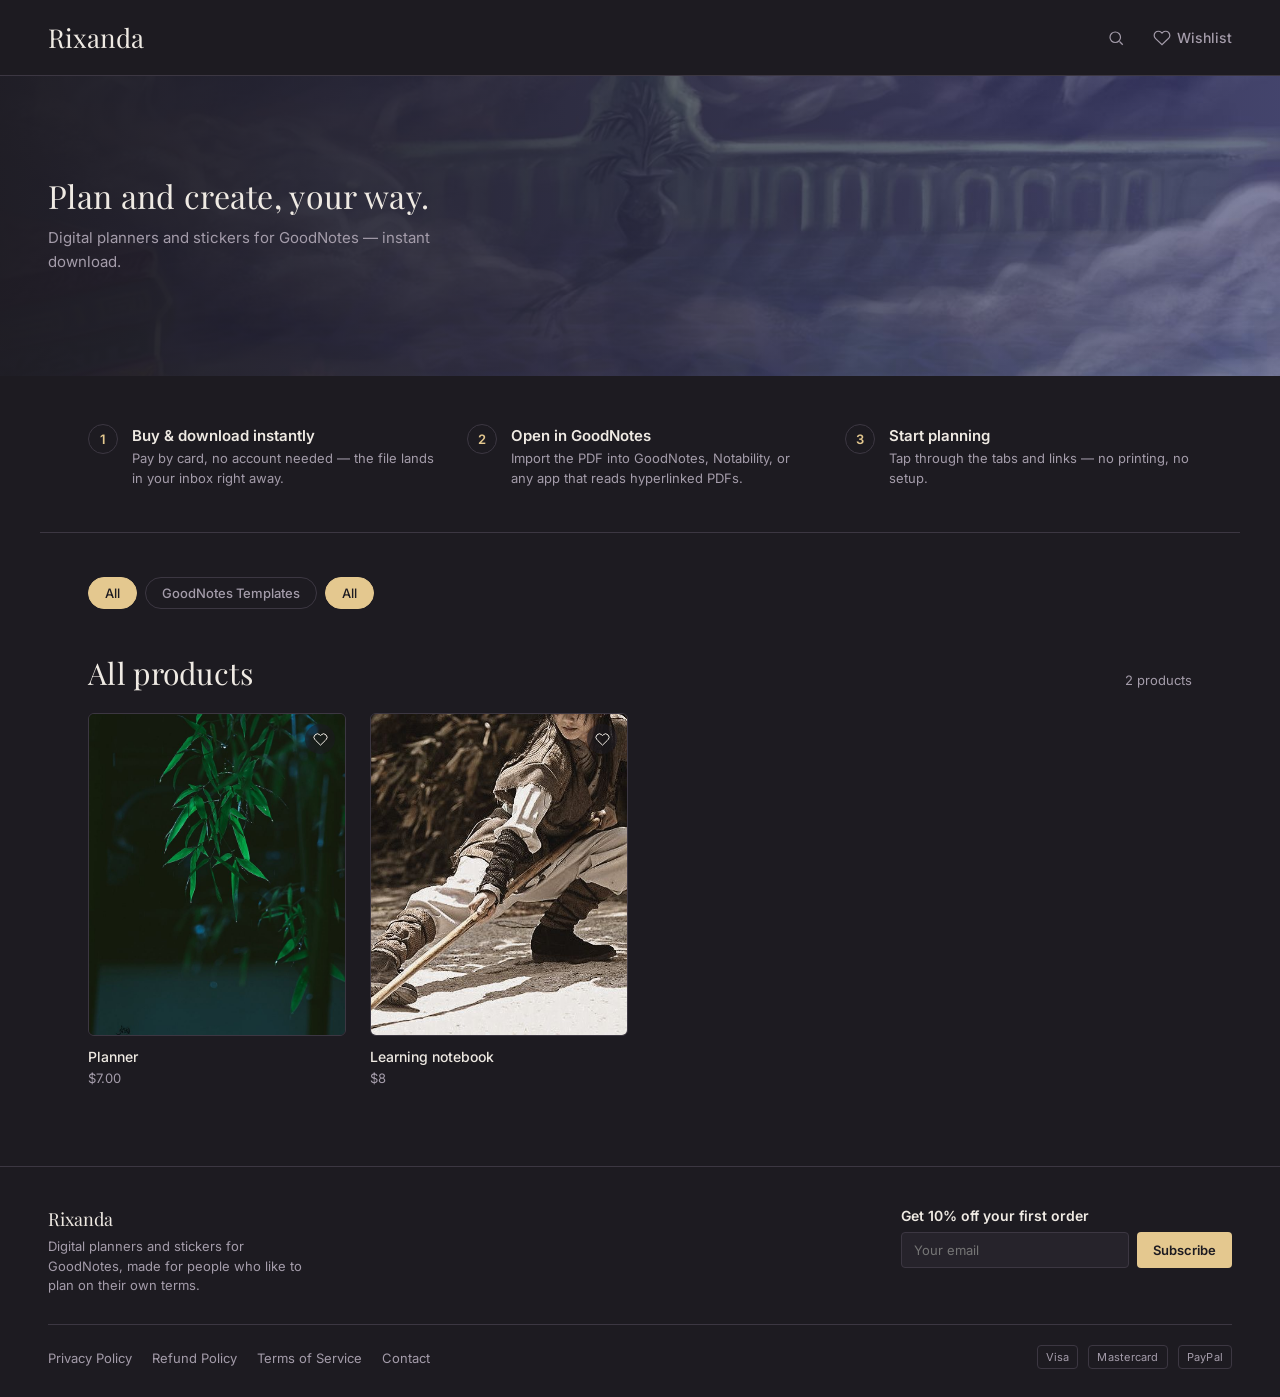
==== commit e41175e5: "Add files via upload" ====
--- a/index.html
+++ b/index.html
@@ -103,6 +103,6 @@
 </footer>
 
 
-<script src="products.js"></script>
+<script src="products.js?v=2"></script>
 </body>
 </html>
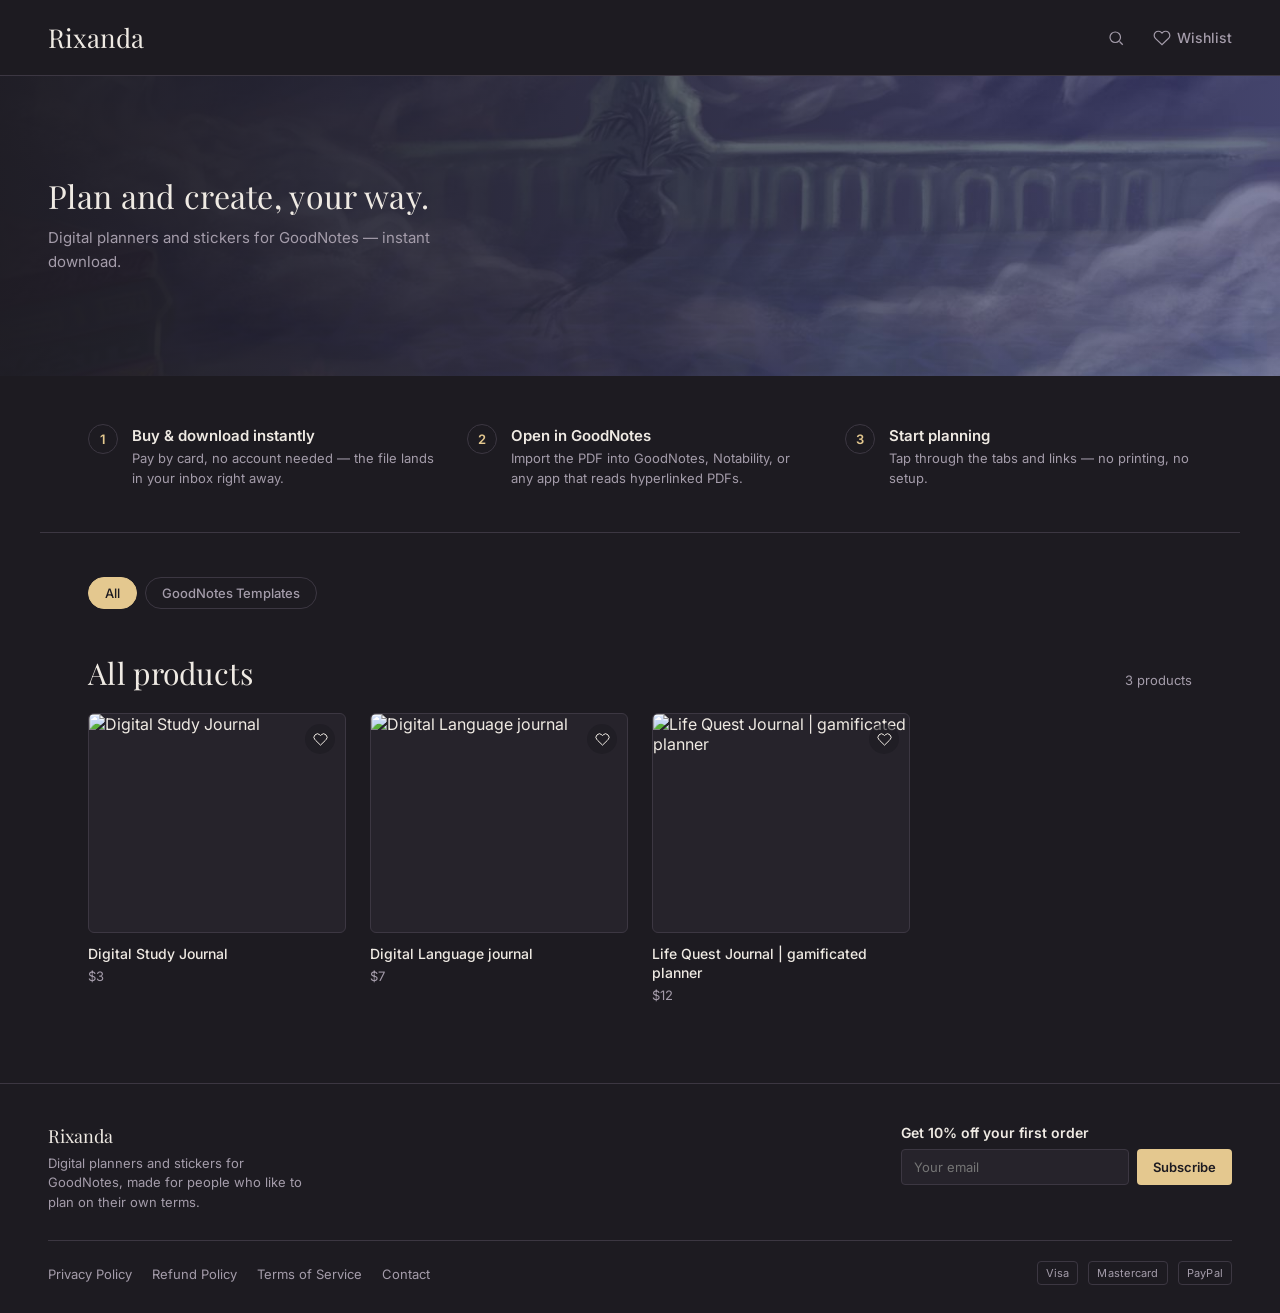
==== commit edea4255: "Add files via upload" ====
--- a/index.html
+++ b/index.html
@@ -7,6 +7,16 @@
 <link rel="preconnect" href="https://fonts.googleapis.com">
 <link href="https://fonts.googleapis.com/css2?family=Playfair+Display:ital,wght@0,500;0,700;1,500;1,600&family=Inter:wght@400;500;600;700&display=swap" rel="stylesheet">
 <link rel="stylesheet" href="style.css">
+<link rel="icon" type="image/png" sizes="32x32" href="assets/favicon-32.png">
+<link rel="apple-touch-icon" sizes="180x180" href="assets/favicon-180.png">
+<meta property="og:site_name" content="Rixanda">
+<meta property="og:title" content="Rixanda — Digital planners & stickers">
+<meta property="og:description" content="Digital planners and stickers for GoodNotes — instant download.">
+<meta property="og:image" content="https://rixanda.github.io/rixanda-site/assets/hero.jpg">
+<meta property="og:url" content="https://rixanda.github.io/rixanda-site/index.html">
+<meta property="og:type" content="website">
+<meta name="twitter:card" content="summary_large_image">
+
 </head>
 <body>
 
--- a/style.css
+++ b/style.css
@@ -104,13 +104,16 @@
   .section-heading span { font-size: 13px; color: var(--text-soft); }
   .grid {
     max-width: 1200px; margin: 0 auto; padding: 0 48px 80px;
-    display: grid; grid-template-columns: repeat(4, 1fr); gap: 24px;
-  }
+    display: flex; gap: 24px; align-items: flex-start;
+  }
+  .masonry-col { display: flex; flex-direction: column; gap: 24px; flex: 1; min-width: 0; }
   .product { text-decoration: none; color: inherit; display: block; }
   .product-thumb {
-    position: relative; aspect-ratio: 4/5; border-radius: 6px; margin-bottom: 12px;
+    position: relative; border-radius: 6px; margin-bottom: 12px;
     background: var(--panel); border: 1px solid var(--border); overflow: hidden;
-  }
+    min-height: 220px;
+  }
+  .product-thumb img { width: 100%; height: auto; display: block; }
   .thumb-fill {
     position: absolute; inset: 0; display: flex; align-items: center; justify-content: center;
     color: var(--text-soft); font-size: 12px; text-align: center; padding: 12px;
@@ -196,7 +199,8 @@
     }
     .cat-bar-inline::-webkit-scrollbar { display: none; }
     .cat-pill { flex-shrink: 0; }
-    .grid { grid-template-columns: repeat(2, 1fr); padding: 0 20px 60px; gap: 16px; }
+    .grid { gap: 16px; padding: 0 20px 60px; }
+    .masonry-col { gap: 16px; }
     .section-heading { padding: 32px 20px 14px; }
     footer { padding: 32px 20px 24px; }
     .newsletter form { flex-direction: column; }
@@ -212,30 +216,54 @@
   .breadcrumb a:hover { color: var(--text); }
   .product-page {
     max-width: 1200px; margin: 0 auto; padding: 28px 48px 60px;
-    display: grid; grid-template-columns: 1.1fr 1fr; gap: 56px;
+    display: grid; grid-template-columns: 1fr 1.15fr; gap: 56px;
   }
   .pp-gallery-main {
-    position: relative; aspect-ratio: 4/5; border-radius: 8px;
+    position: relative; max-width: 520px; border-radius: 8px;
     background: var(--panel); border: 1px solid var(--border);
     display: flex; align-items: center; justify-content: center;
     color: var(--text-soft); font-size: 13px; overflow: hidden;
-  }
+    cursor: zoom-in;
+  }
+  .pp-gallery-main img { width: 100%; height: auto; display: block; }
+  .pp-nav-arrow {
+    position: absolute; top: 50%; transform: translateY(-50%);
+    width: 34px; height: 34px; border-radius: 50%; border: none;
+    background: rgba(29,27,33,0.55); display: flex; align-items: center; justify-content: center;
+    cursor: pointer; z-index: 2;
+  }
+  .pp-nav-arrow svg { width: 18px; height: 18px; stroke: var(--text); fill: none; stroke-width: 2; }
+  .pp-nav-prev { left: 12px; }
+  .pp-nav-next { right: 12px; }
   .pp-wish-btn {
     position: absolute; top: 14px; right: 14px; width: 36px; height: 36px; border-radius: 50%;
     background: rgba(29,27,33,0.6); border: none; display: flex; align-items: center; justify-content: center; cursor: pointer;
+    z-index: 2;
   }
   .pp-wish-btn svg { width: 17px; height: 17px; stroke: var(--text); fill: none; stroke-width: 1.6; }
-  .pp-thumbs { display: flex; gap: 10px; margin-top: 12px; }
+  .pp-thumbs { display: flex; gap: 10px; margin-top: 12px; max-width: 520px; flex-wrap: wrap; }
   .pp-thumb {
-    width: 64px; height: 80px; border-radius: 5px; background: var(--panel);
+    width: 96px; height: 120px; border-radius: 5px; background: var(--panel);
     border: 1px solid var(--border); flex-shrink: 0;
   }
   .pp-thumb.active { border-color: var(--accent-soft); }
+
+  .pp-lightbox {
+    display: none; position: fixed; inset: 0; z-index: 999;
+    background: rgba(20,18,26,0.92); align-items: center; justify-content: center;
+    padding: 40px;
+  }
+  .pp-lightbox.open { display: flex; }
+  .pp-lightbox img { max-width: 90vw; max-height: 90vh; border-radius: 6px; }
+  .pp-lightbox-close {
+    position: absolute; top: 24px; right: 28px; width: 40px; height: 40px; border-radius: 50%;
+    border: none; background: rgba(255,255,255,0.1); color: var(--text); font-size: 20px; cursor: pointer;
+  }
 
   .pp-category { font-size: 12px; color: var(--accent-soft); font-weight: 600; letter-spacing: 0.03em; text-transform: uppercase; margin: 0 0 10px; }
   .pp-title { font-size: 32px; margin: 0 0 12px; }
   .pp-price { font-size: 20px; color: var(--text); margin: 0 0 22px; font-weight: 600; font-family: 'Inter', sans-serif; }
-  .pp-desc { font-size: 14px; line-height: 1.7; color: var(--text-soft); margin: 0 0 26px; }
+  .pp-desc { font-size: 14px; line-height: 1.7; color: var(--text-soft); margin: 0 0 26px; white-space: pre-line; }
   .pp-actions { display: flex; gap: 12px; margin-bottom: 30px; }
   .btn-buy {
     flex: 1; background: var(--accent-soft); color: var(--bg); border: none; border-radius: 5px;
@@ -246,6 +274,8 @@
     display: flex; align-items: center; justify-content: center; cursor: pointer;
   }
   .btn-wish-outline svg { width: 19px; height: 19px; stroke: var(--text); fill: none; stroke-width: 1.6; }
+  .btn-wish-outline.saved { border-color: var(--accent-soft); }
+  .btn-wish-outline.saved svg { fill: var(--accent-soft); stroke: var(--accent-soft); }
 
   .pp-meta {
     border-top: 1px solid var(--border); padding-top: 22px;
